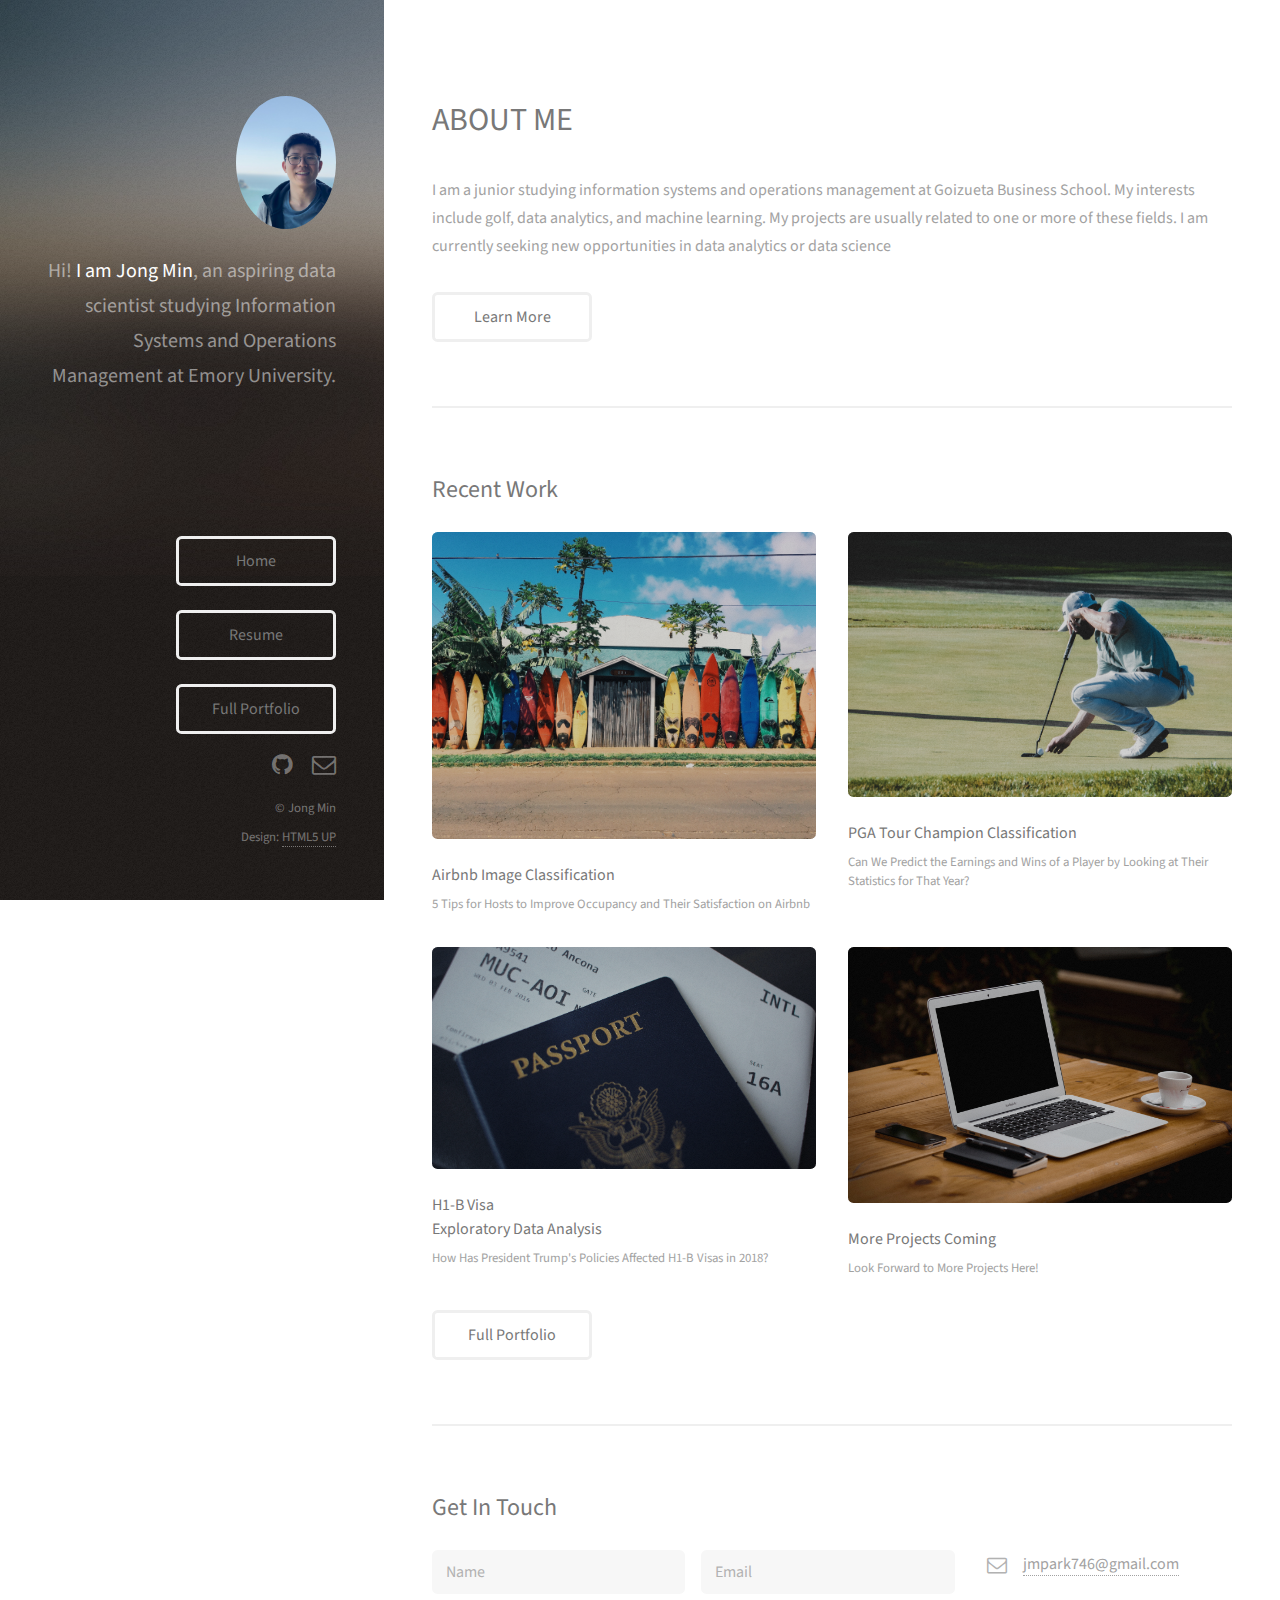
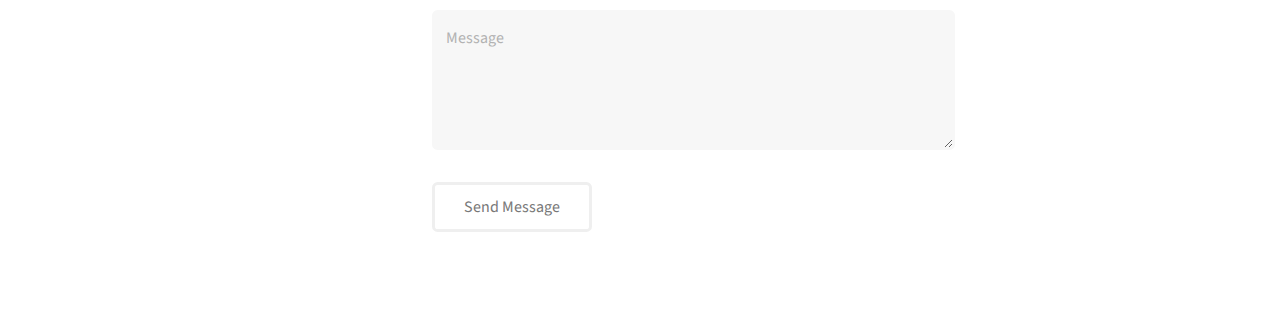
==== index.html @ 406e722b "Add files via upload" ====
<!DOCTYPE HTML>
<!--
	Strata by HTML5 UP
	html5up.net | @ajlkn
	Free for personal and commercial use under the CCA 3.0 license (html5up.net/license)
-->
<html>
	<head>
		<title>Jong Min Park</title>
		<meta charset="utf-8" />
		<meta name="viewport" content="width=device-width, initial-scale=1, user-scalable=no" />
		<link rel="stylesheet" href="assets/css/main.css" />
	</head>
	<body class="is-preload">
		<!-- Header -->
			<header id="header">
				<div class="inner">
					<a href="#" class="image avatar"><img src="images/me.jpg" alt="" /></a>
					<h1>Hi! <strong>I am Jong Min</strong>, an aspiring<br />
					data scientist studying Information Systems and 
					Operations Management at Emory University.<br />
					</h1>
				</div>
			</header>

		<!-- Main -->
			<div id="main">
				<!-- One -->
					<section id="one">
						<header class="major">
							<h2>ABOUT ME</h2>
						</header>
						<p>I am a junior studying information systems and operations management at Goizueta Business School. 
							My interests include golf, data analytics, and machine learning. 
							My projects are usually related to one or more of these fields. I am currently seeking new opportunities in data analytics or data science </p>
						<ul class="actions">
							<li><a href="#" class="button">Learn More</a></li>
						</ul>
					</section>

				<!-- Two -->
					<section id="two">
						<h2>Recent Work</h2>
						<div class="row">
							<article class="col-6 col-12-xsmall work-item">
								<a href="images/fulls/01.jpg" class="image fit thumb"><img src="images/hawaii.jpg" alt="" /></a>
								<h3>Airbnb Image Classification</h3>
								<p>5 Tips for Hosts to Improve Occupancy and Their Satisfaction on Airbnb</p>
							</article>
							<article class="col-6 col-12-xsmall work-item">
								<a href="images/fulls/02.jpg" class="image fit thumb"><img src="images/golf.jpg" alt="" /></a>
								<h3>PGA Tour Champion Classification</h3>
								<p>Can We Predict the Earnings and Wins of a Player by Looking at Their Statistics for That Year?</p>
							</article>
							<article class="col-6 col-12-xsmall work-item">
								<a href="images/fulls/03.jpg" class="image fit thumb"><img src="images/passport.jpg" alt="" /></a>
								<h3>H1-B Visa <br /> Exploratory Data Analysis</h3>
								<p>How Has President Trump's Policies Affected H1-B Visas in 2018?</p>
							</article>
							<article class="col-6 col-12-xsmall work-item">
								<a href="images/fulls/04.jpg" class="image fit thumb"><img src="images/computer.jpg" alt="" /></a>
								<h3>More Projects Coming</h3>
								<p>Look Forward to More Projects Here!</p>
							</article>
						</div>
						<ul class="actions">
								<li><a href="#" class="button">Full Portfolio</a></li>
						</ul>
					</section>

				<!-- Three -->
					<section id="three">
						<h2>Get In Touch</h2>
						<div class="row">
							<div class="col-8 col-12-small">
								<form method="post" action="#">
									<div class="row gtr-uniform gtr-50">
										<div class="col-6 col-12-xsmall"><input type="text" name="name" id="name" placeholder="Name" /></div>
										<div class="col-6 col-12-xsmall"><input type="email" name="email" id="email" placeholder="Email" /></div>
										<div class="col-12"><textarea name="message" id="message" placeholder="Message" rows="4"></textarea></div>
									</div>
								</form>
								<ul class="actions">
									<li><input type="submit" value="Send Message" /></li>
								</ul>
							</div>
							<div class="col-4 col-12-small">
								<ul class="labeled-icons">
									<li>
										<h3 class="icon fa-envelope-o"><span class="label">Email</span></h3>
										<a href="#">jmpark746@gmail.com</a>
									</li>
								</ul>
							</div>
						</div>
					</section>

				<!-- Four -->
				<!--
					<section id="four">
						<h2>Elements</h2>

						<section>
							<h4>Text</h4>
							<p>This is <b>bold</b> and this is <strong>strong</strong>. This is <i>italic</i> and this is <em>emphasized</em>.
							This is <sup>superscript</sup> text and this is <sub>subscript</sub> text.
							This is <u>underlined</u> and this is code: <code>for (;;) { ... }</code>. Finally, <a href="#">this is a link</a>.</p>
							<hr />
							<header>
								<h4>Heading with a Subtitle</h4>
								<p>Lorem ipsum dolor sit amet nullam id egestas urna aliquam</p>
							</header>
							<p>Nunc lacinia ante nunc ac lobortis. Interdum adipiscing gravida odio porttitor sem non mi integer non faucibus ornare mi ut ante amet placerat aliquet. Volutpat eu sed ante lacinia sapien lorem accumsan varius montes viverra nibh in adipiscing blandit tempus accumsan.</p>
							<header>
								<h5>Heading with a Subtitle</h5>
								<p>Lorem ipsum dolor sit amet nullam id egestas urna aliquam</p>
							</header>
							<p>Nunc lacinia ante nunc ac lobortis. Interdum adipiscing gravida odio porttitor sem non mi integer non faucibus ornare mi ut ante amet placerat aliquet. Volutpat eu sed ante lacinia sapien lorem accumsan varius montes viverra nibh in adipiscing blandit tempus accumsan.</p>
							<hr />
							<h2>Heading Level 2</h2>
							<h3>Heading Level 3</h3>
							<h4>Heading Level 4</h4>
							<h5>Heading Level 5</h5>
							<h6>Heading Level 6</h6>
							<hr />
							<h5>Blockquote</h5>
							<blockquote>Fringilla nisl. Donec accumsan interdum nisi, quis tincidunt felis sagittis eget tempus euismod. Vestibulum ante ipsum primis in faucibus vestibulum. Blandit adipiscing eu felis iaculis volutpat ac adipiscing accumsan faucibus. Vestibulum ante ipsum primis in faucibus lorem ipsum dolor sit amet nullam adipiscing eu felis.</blockquote>
							<h5>Preformatted</h5>
							<pre><code>i = 0;

while (!deck.isInOrder()) {
print 'Iteration ' + i;
deck.shuffle();
i++;
}

print 'It took ' + i + ' iterations to sort the deck.';</code></pre>
						</section>

						<section>
							<h4>Lists</h4>
							<div class="row">
								<div class="col-6 col-12-xsmall">
									<h5>Unordered</h5>
									<ul>
										<li>Dolor pulvinar etiam magna etiam.</li>
										<li>Sagittis adipiscing lorem eleifend.</li>
										<li>Felis enim feugiat dolore viverra.</li>
									</ul>
									<h5>Alternate</h5>
									<ul class="alt">
										<li>Dolor pulvinar etiam magna etiam.</li>
										<li>Sagittis adipiscing lorem eleifend.</li>
										<li>Felis enim feugiat dolore viverra.</li>
									</ul>
								</div>
								<div class="col-6 col-12-xsmall">
									<h5>Ordered</h5>
									<ol>
										<li>Dolor pulvinar etiam magna etiam.</li>
										<li>Etiam vel felis at lorem sed viverra.</li>
										<li>Felis enim feugiat dolore viverra.</li>
										<li>Dolor pulvinar etiam magna etiam.</li>
										<li>Etiam vel felis at lorem sed viverra.</li>
										<li>Felis enim feugiat dolore viverra.</li>
									</ol>
									<h5>Icons</h5>
									<ul class="icons">
										<li><a href="#" class="icon fa-twitter"><span class="label">Twitter</span></a></li>
										<li><a href="#" class="icon fa-facebook"><span class="label">Facebook</span></a></li>
										<li><a href="#" class="icon fa-instagram"><span class="label">Instagram</span></a></li>
										<li><a href="#" class="icon fa-github"><span class="label">Github</span></a></li>
										<li><a href="#" class="icon fa-dribbble"><span class="label">Dribbble</span></a></li>
										<li><a href="#" class="icon fa-tumblr"><span class="label">Tumblr</span></a></li>
									</ul>
								</div>
							</div>
							<h5>Actions</h5>
							<ul class="actions">
								<li><a href="#" class="button primary">Default</a></li>
								<li><a href="#" class="button">Default</a></li>
							</ul>
							<ul class="actions small">
								<li><a href="#" class="button primary small">Small</a></li>
								<li><a href="#" class="button small">Small</a></li>
							</ul>
							<div class="row">
								<div class="col-6 col-12-small">
									<ul class="actions stacked">
										<li><a href="#" class="button primary">Default</a></li>
										<li><a href="#" class="button">Default</a></li>
									</ul>
								</div>
								<div class="col-6 col-12-small">
									<ul class="actions stacked">
										<li><a href="#" class="button primary small">Small</a></li>
										<li><a href="#" class="button small">Small</a></li>
									</ul>
								</div>
								<div class="col-6 col-12-small">
									<ul class="actions stacked">
										<li><a href="#" class="button primary fit">Default</a></li>
										<li><a href="#" class="button fit">Default</a></li>
									</ul>
								</div>
								<div class="col-6 col-12-small">
									<ul class="actions stacked">
										<li><a href="#" class="button primary small fit">Small</a></li>
										<li><a href="#" class="button small fit">Small</a></li>
									</ul>
								</div>
							</div>
						</section>

						<section>
							<h4>Table</h4>
							<h5>Default</h5>
							<div class="table-wrapper">
								<table>
									<thead>
										<tr>
											<th>Name</th>
											<th>Description</th>
											<th>Price</th>
										</tr>
									</thead>
									<tbody>
										<tr>
											<td>Item One</td>
											<td>Ante turpis integer aliquet porttitor.</td>
											<td>29.99</td>
										</tr>
										<tr>
											<td>Item Two</td>
											<td>Vis ac commodo adipiscing arcu aliquet.</td>
											<td>19.99</td>
										</tr>
										<tr>
											<td>Item Three</td>
											<td> Morbi faucibus arcu accumsan lorem.</td>
											<td>29.99</td>
										</tr>
										<tr>
											<td>Item Four</td>
											<td>Vitae integer tempus condimentum.</td>
											<td>19.99</td>
										</tr>
										<tr>
											<td>Item Five</td>
											<td>Ante turpis integer aliquet porttitor.</td>
											<td>29.99</td>
										</tr>
									</tbody>
									<tfoot>
										<tr>
											<td colspan="2"></td>
											<td>100.00</td>
										</tr>
									</tfoot>
								</table>
							</div>

							<h5>Alternate</h5>
							<div class="table-wrapper">
								<table class="alt">
									<thead>
										<tr>
											<th>Name</th>
											<th>Description</th>
											<th>Price</th>
										</tr>
									</thead>
									<tbody>
										<tr>
											<td>Item One</td>
											<td>Ante turpis integer aliquet porttitor.</td>
											<td>29.99</td>
										</tr>
										<tr>
											<td>Item Two</td>
											<td>Vis ac commodo adipiscing arcu aliquet.</td>
											<td>19.99</td>
										</tr>
										<tr>
											<td>Item Three</td>
											<td> Morbi faucibus arcu accumsan lorem.</td>
											<td>29.99</td>
										</tr>
										<tr>
											<td>Item Four</td>
											<td>Vitae integer tempus condimentum.</td>
											<td>19.99</td>
										</tr>
										<tr>
											<td>Item Five</td>
											<td>Ante turpis integer aliquet porttitor.</td>
											<td>29.99</td>
										</tr>
									</tbody>
									<tfoot>
										<tr>
											<td colspan="2"></td>
											<td>100.00</td>
										</tr>
									</tfoot>
								</table>
							</div>
						</section>

						<section>
							<h4>Buttons</h4>
							<ul class="actions">
								<li><a href="#" class="button primary">Primary</a></li>
								<li><a href="#" class="button">Default</a></li>
							</ul>
							<ul class="actions">
								<li><a href="#" class="button large">Large</a></li>
								<li><a href="#" class="button">Default</a></li>
								<li><a href="#" class="button small">Small</a></li>
							</ul>
							<ul class="actions fit">
								<li><a href="#" class="button primary fit">Fit</a></li>
								<li><a href="#" class="button fit">Fit</a></li>
							</ul>
							<ul class="actions fit small">
								<li><a href="#" class="button primary fit small">Fit + Small</a></li>
								<li><a href="#" class="button fit small">Fit + Small</a></li>
							</ul>
							<ul class="actions">
								<li><a href="#" class="button primary icon fa-download">Icon</a></li>
								<li><a href="#" class="button icon fa-download">Icon</a></li>
							</ul>
							<ul class="actions">
								<li><span class="button primary disabled">Primary</span></li>
								<li><span class="button disabled">Default</span></li>
							</ul>
						</section>

						<section>
							<h4>Form</h4>
							<form method="post" action="#">
								<div class="row gtr-uniform gtr-50">
									<div class="col-6 col-12-xsmall">
										<input type="text" name="demo-name" id="demo-name" value="" placeholder="Name" />
									</div>
									<div class="col-6 col-12-xsmall">
										<input type="email" name="demo-email" id="demo-email" value="" placeholder="Email" />
									</div>
									<div class="col-12">
										<select name="demo-category" id="demo-category">
											<option value="">- Category -</option>
											<option value="1">Manufacturing</option>
											<option value="1">Shipping</option>
											<option value="1">Administration</option>
											<option value="1">Human Resources</option>
										</select>
									</div>
									<div class="col-4 col-12-small">
										<input type="radio" id="demo-priority-low" name="demo-priority" checked>
										<label for="demo-priority-low">Low Priority</label>
									</div>
									<div class="col-4 col-12-small">
										<input type="radio" id="demo-priority-normal" name="demo-priority">
										<label for="demo-priority-normal">Normal Priority</label>
									</div>
									<div class="col-4 col-12-small">
										<input type="radio" id="demo-priority-high" name="demo-priority">
										<label for="demo-priority-high">High Priority</label>
									</div>
									<div class="col-6 col-12-small">
										<input type="checkbox" id="demo-copy" name="demo-copy">
										<label for="demo-copy">Email me a copy of this message</label>
									</div>
									<div class="col-6 col-12-small">
										<input type="checkbox" id="demo-human" name="demo-human" checked>
										<label for="demo-human">I am a human and not a robot</label>
									</div>
									<div class="col-12">
										<textarea name="demo-message" id="demo-message" placeholder="Enter your message" rows="6"></textarea>
									</div>
									<div class="col-12">
										<ul class="actions">
											<li><input type="submit" value="Send Message" class="primary" /></li>
											<li><input type="reset" value="Reset" /></li>
										</ul>
									</div>
								</div>
							</form>
						</section>

						<section>
							<h4>Image</h4>
							<h5>Fit</h5>
							<div class="box alt">
								<div class="row gtr-50 gtr-uniform">
									<div class="col-12"><span class="image fit"><img src="images/fulls/05.jpg" alt="" /></span></div>
									<div class="col-4"><span class="image fit"><img src="images/thumbs/01.jpg" alt="" /></span></div>
									<div class="col-4"><span class="image fit"><img src="images/thumbs/02.jpg" alt="" /></span></div>
									<div class="col-4"><span class="image fit"><img src="images/thumbs/03.jpg" alt="" /></span></div>
									<div class="col-4"><span class="image fit"><img src="images/thumbs/04.jpg" alt="" /></span></div>
									<div class="col-4"><span class="image fit"><img src="images/thumbs/05.jpg" alt="" /></span></div>
									<div class="col-4"><span class="image fit"><img src="images/thumbs/06.jpg" alt="" /></span></div>
									<div class="col-4"><span class="image fit"><img src="images/thumbs/03.jpg" alt="" /></span></div>
									<div class="col-4"><span class="image fit"><img src="images/thumbs/02.jpg" alt="" /></span></div>
									<div class="col-4"><span class="image fit"><img src="images/thumbs/01.jpg" alt="" /></span></div>
								</div>
							</div>
							<h5>Left &amp; Right</h5>
							<p><span class="image left"><img src="images/avatar.jpg" alt="" /></span>Fringilla nisl. Donec accumsan interdum nisi, quis tincidunt felis sagittis eget. tempus euismod. Vestibulum ante ipsum primis in faucibus vestibulum. Blandit adipiscing eu felis iaculis volutpat ac adipiscing accumsan eu faucibus. Integer ac pellentesque praesent tincidunt felis sagittis eget. tempus euismod. Vestibulum ante ipsum primis in faucibus vestibulum. Blandit adipiscing eu felis iaculis volutpat ac adipiscing accumsan eu faucibus. Integer ac pellentesque praesent. Donec accumsan interdum nisi, quis tincidunt felis sagittis eget. tempus euismod. Vestibulum ante ipsum primis in faucibus vestibulum. Blandit adipiscing eu felis iaculis volutpat ac adipiscing accumsan eu faucibus. Integer ac pellentesque praesent tincidunt felis sagittis eget. tempus euismod. Vestibulum ante ipsum primis in faucibus vestibulum. Blandit adipiscing eu felis iaculis volutpat ac adipiscing accumsan eu faucibus. Integer ac pellentesque praesent.</p>
							<p><span class="image right"><img src="images/avatar.jpg" alt="" /></span>Fringilla nisl. Donec accumsan interdum nisi, quis tincidunt felis sagittis eget. tempus euismod. Vestibulum ante ipsum primis in faucibus vestibulum. Blandit adipiscing eu felis iaculis volutpat ac adipiscing accumsan eu faucibus. Integer ac pellentesque praesent tincidunt felis sagittis eget. tempus euismod. Vestibulum ante ipsum primis in faucibus vestibulum. Blandit adipiscing eu felis iaculis volutpat ac adipiscing accumsan eu faucibus. Integer ac pellentesque praesent. Donec accumsan interdum nisi, quis tincidunt felis sagittis eget. tempus euismod. Vestibulum ante ipsum primis in faucibus vestibulum. Blandit adipiscing eu felis iaculis volutpat ac adipiscing accumsan eu faucibus. Integer ac pellentesque praesent tincidunt felis sagittis eget. tempus euismod. Vestibulum ante ipsum primis in faucibus vestibulum. Blandit adipiscing eu felis iaculis volutpat ac adipiscing accumsan eu faucibus. Integer ac pellentesque praesent.</p>
						</section>

					</section>
				-->

			</div>

		<!-- Footer -->
			<footer id="footer">
				<div class="inner">
					<p> </p>
					<p> </p>
					<p> </p>
					<a href="#" class="button">Home</a>
					<p> </p>
					<a href="#" class="button">Resume</a>
					<p> </p>
					<a href="#" class="button">Full Portfolio</a>
					<ul class="icons">
						<li><a href="#" class="icon fa-github"><span class="label">Github</span></a></li>
						<li><a href="#" class="icon fa-envelope-o"><span class="label">Email</span></a></li>
					</ul>
					<ul class="copyright">
						<li>&copy; Jong Min</li>
						<li>Design: <a href="http://html5up.net">HTML5 UP</a></li>
					</ul>
				</div>
			</footer>

		<!-- Scripts -->
			<script src="assets/js/jquery.min.js"></script>
			<script src="assets/js/jquery.poptrox.min.js"></script>
			<script src="assets/js/browser.min.js"></script>
			<script src="assets/js/breakpoints.min.js"></script>
			<script src="assets/js/util.js"></script>
			<script src="assets/js/main.js"></script>

	</body>
</html>
---- assets/css/main.css ----
@import url("font-awesome.min.css");
@import url("https://fonts.googleapis.com/css?family=Source+Sans+Pro:400,400italic");

/*
	Strata by HTML5 UP
	html5up.net | @ajlkn
	Free for personal and commercial use under the CCA 3.0 license (html5up.net/license)
*/

html, body, div, span, applet, object,
iframe, h1, h2, h3, h4, h5, h6, p, blockquote,
pre, a, abbr, acronym, address, big, cite,
code, del, dfn, em, img, ins, kbd, q, s, samp,
small, strike, strong, sub, sup, tt, var, b,
u, i, center, dl, dt, dd, ol, ul, li, fieldset,
form, label, legend, table, caption, tbody,
tfoot, thead, tr, th, td, article, aside,
canvas, details, embed, figure, figcaption,
footer, header, hgroup, menu, nav, output, ruby,
section, summary, time, mark, audio, video {
	margin: 0;
	padding: 0;
	border: 0;
	font-size: 100%;
	font: inherit;
	vertical-align: baseline;}

article, aside, details, figcaption, figure,
footer, header, hgroup, menu, nav, section {
	display: block;}

body {
	line-height: 1;
}

ol, ul {
	list-style: none;
}

blockquote, q {
	quotes: none;
}

	blockquote:before, blockquote:after, q:before, q:after {
		content: '';
		content: none;
	}

table {
	border-collapse: collapse;
	border-spacing: 0;
}

body {
	-webkit-text-size-adjust: none;
}

mark {
	background-color: transparent;
	color: inherit;
}

input::-moz-focus-inner {
	border: 0;
	padding: 0;
}

input, select, textarea {
	-moz-appearance: none;
	-webkit-appearance: none;
	-ms-appearance: none;
	appearance: none;
}

/* Basic */

	html {
		box-sizing: border-box;
	}

	*, *:before, *:after {
		box-sizing: inherit;
	}

	body {
		background: #fff;
	}

		body.is-preload *, body.is-preload *:before, body.is-preload *:after {
			-moz-animation: none !important;
			-webkit-animation: none !important;
			-ms-animation: none !important;
			animation: none !important;
			-moz-transition: none !important;
			-webkit-transition: none !important;
			-ms-transition: none !important;
			transition: none !important;
		}

	body, input, select, textarea {
		color: #a2a2a2;
		font-family: "Source Sans Pro", Helvetica, sans-serif;
		font-size: 16pt;
		font-weight: 400;
		line-height: 1.75em;
	}

	a {
		-moz-transition: color 0.2s ease-in-out, border-color 0.2s ease-in-out;
		-webkit-transition: color 0.2s ease-in-out, border-color 0.2s ease-in-out;
		-ms-transition: color 0.2s ease-in-out, border-color 0.2s ease-in-out;
		transition: color 0.2s ease-in-out, border-color 0.2s ease-in-out;
		border-bottom: dotted 1px;
		color: #49bf9d;
		text-decoration: none;
	}

		a:hover {
			border-bottom-color: transparent;
			color: #49bf9d !important;
			text-decoration: none;
		}

	strong, b {
		color: #787878;
		font-weight: 400;
	}

	em, i {
		font-style: italic;
	}

	p {
		margin: 0 0 2em 0;
	}

	h1, h2, h3, h4, h5, h6 {
		color: #787878;
		font-weight: 400;
		line-height: 1em;
		margin: 0 0 1em 0;
	}

		h1 a, h2 a, h3 a, h4 a, h5 a, h6 a {
			color: inherit;
			text-decoration: none;
		}

	h1 {
		font-size: 2em;
		line-height: 1.5em;
	}

	h2 {
		font-size: 1.5em;
		line-height: 1.5em;
	}

	h3 {
		font-size: 1.25em;
		line-height: 1.5em;
	}

	h4 {
		font-size: 1.1em;
		line-height: 1.5em;
	}

	h5 {
		font-size: 0.9em;
		line-height: 1.5em;
	}

	h6 {
		font-size: 0.7em;
		line-height: 1.5em;
	}

	sub {
		font-size: 0.8em;
		position: relative;
		top: 0.5em;
	}

	sup {
		font-size: 0.8em;
		position: relative;
		top: -0.5em;
	}

	hr {
		border: 0;
		border-bottom: solid 2px #efefef;
		margin: 2em 0;
	}

		hr.major {
			margin: 3em 0;
		}

	blockquote {
		border-left: solid 6px #efefef;
		font-style: italic;
		margin: 0 0 2em 0;
		padding: 0.5em 0 0.5em 1.5em;
	}

	code {
		background: #f7f7f7;
		border-radius: 0.35em;
		border: solid 2px #efefef;
		font-family: "Courier New", monospace;
		font-size: 0.9em;
		margin: 0 0.25em;
		padding: 0.25em 0.65em;
	}

	pre {
		-webkit-overflow-scrolling: touch;
		font-family: "Courier New", monospace;
		font-size: 0.9em;
		margin: 0 0 2em 0;
	}

		pre code {
			display: block;
			line-height: 1.75em;
			padding: 1em 1.5em;
			overflow-x: auto;
		}

	.align-left {
		text-align: left;
	}

	.align-center {
		text-align: center;
	}

	.align-right {
		text-align: right;
	}

/* Container */

	.container {
		margin: 0 auto;
		max-width: calc(100% - 4em);
		width: 100%;
	}

		.container.xsmall {
			width: 25%;
		}

		.container.small {
			width: 50%;
		}

		.container.medium {
			width: 75%;
		}

		.container.large {
			width: 125%;
		}

		.container.xlarge {
			width: 150%;
		}

		.container.max {
			width: 100%;
		}

		@media screen and (max-width: 980px) {

			.container {
				width: 100% !important;
				max-width: 100% !important;
			}

		}

		@media screen and (max-width: 480px) {

			.container {
				max-width: calc(100% - 3em);
			}

		}

/* Row */

	.row {
		display: flex;
		flex-wrap: wrap;
		box-sizing: border-box;
		align-items: stretch;
	}

		.row > * {
			box-sizing: border-box;
		}

		.row.gtr-uniform > * > :last-child {
			margin-bottom: 0;
		}

		.row.aln-left {
			justify-content: flex-start;
		}

		.row.aln-center {
			justify-content: center;
		}

		.row.aln-right {
			justify-content: flex-end;
		}

		.row.aln-top {
			align-items: flex-start;
		}

		.row.aln-middle {
			align-items: center;
		}

		.row.aln-bottom {
			align-items: flex-end;
		}

		.row > .imp {
			order: -1;
		}

		.row > .col-1 {
			width: 8.3333333333%;
		}

		.row > .off-1 {
			margin-left: 8.3333333333%;
		}

		.row > .col-2 {
			width: 16.6666666667%;
		}

		.row > .off-2 {
			margin-left: 16.6666666667%;
		}

		.row > .col-3 {
			width: 25%;
		}

		.row > .off-3 {
			margin-left: 25%;
		}

		.row > .col-4 {
			width: 33.3333333333%;
		}

		.row > .off-4 {
			margin-left: 33.3333333333%;
		}

		.row > .col-5 {
			width: 41.6666666667%;
		}

		.row > .off-5 {
			margin-left: 41.6666666667%;
		}

		.row > .col-6 {
			width: 50%;
		}

		.row > .off-6 {
			margin-left: 50%;
		}

		.row > .col-7 {
			width: 58.3333333333%;
		}

		.row > .off-7 {
			margin-left: 58.3333333333%;
		}

		.row > .col-8 {
			width: 66.6666666667%;
		}

		.row > .off-8 {
			margin-left: 66.6666666667%;
		}

		.row > .col-9 {
			width: 75%;
		}

		.row > .off-9 {
			margin-left: 75%;
		}

		.row > .col-10 {
			width: 83.3333333333%;
		}

		.row > .off-10 {
			margin-left: 83.3333333333%;
		}

		.row > .col-11 {
			width: 91.6666666667%;
		}

		.row > .off-11 {
			margin-left: 91.6666666667%;
		}

		.row > .col-12 {
			width: 100%;
		}

		.row > .off-12 {
			margin-left: 100%;
		}

		.row.gtr-0 {
			margin-top: 0;
			margin-left: 0em;
		}

			.row.gtr-0 > * {
				padding: 0 0 0 0em;
			}

			.row.gtr-0.gtr-uniform {
				margin-top: 0em;
			}

				.row.gtr-0.gtr-uniform > * {
					padding-top: 0em;
				}

		.row.gtr-25 {
			margin-top: 0;
			margin-left: -0.625em;
		}

			.row.gtr-25 > * {
				padding: 0 0 0 0.625em;
			}

			.row.gtr-25.gtr-uniform {
				margin-top: -0.625em;
			}

				.row.gtr-25.gtr-uniform > * {
					padding-top: 0.625em;
				}

		.row.gtr-50 {
			margin-top: 0;
			margin-left: -1.25em;
		}

			.row.gtr-50 > * {
				padding: 0 0 0 1.25em;
			}

			.row.gtr-50.gtr-uniform {
				margin-top: -1.25em;
			}

				.row.gtr-50.gtr-uniform > * {
					padding-top: 1.25em;
				}

		.row {
			margin-top: 0;
			margin-left: -2.5em;
		}

			.row > * {
				padding: 0 0 0 2.5em;
			}

			.row.gtr-uniform {
				margin-top: -2.5em;
			}

				.row.gtr-uniform > * {
					padding-top: 2.5em;
				}

		.row.gtr-150 {
			margin-top: 0;
			margin-left: -3.75em;
		}

			.row.gtr-150 > * {
				padding: 0 0 0 3.75em;
			}

			.row.gtr-150.gtr-uniform {
				margin-top: -3.75em;
			}

				.row.gtr-150.gtr-uniform > * {
					padding-top: 3.75em;
				}

		.row.gtr-200 {
			margin-top: 0;
			margin-left: -5em;
		}

			.row.gtr-200 > * {
				padding: 0 0 0 5em;
			}

			.row.gtr-200.gtr-uniform {
				margin-top: -5em;
			}

				.row.gtr-200.gtr-uniform > * {
					padding-top: 5em;
				}

		@media screen and (max-width: 1800px) {

			.row {
				display: flex;
				flex-wrap: wrap;
				box-sizing: border-box;
				align-items: stretch;
			}

				.row > * {
					box-sizing: border-box;
				}

				.row.gtr-uniform > * > :last-child {
					margin-bottom: 0;
				}

				.row.aln-left {
					justify-content: flex-start;
				}

				.row.aln-center {
					justify-content: center;
				}

				.row.aln-right {
					justify-content: flex-end;
				}

				.row.aln-top {
					align-items: flex-start;
				}

				.row.aln-middle {
					align-items: center;
				}

				.row.aln-bottom {
					align-items: flex-end;
				}

				.row > .imp-xlarge {
					order: -1;
				}

				.row > .col-1-xlarge {
					width: 8.3333333333%;
				}

				.row > .off-1-xlarge {
					margin-left: 8.3333333333%;
				}

				.row > .col-2-xlarge {
					width: 16.6666666667%;
				}

				.row > .off-2-xlarge {
					margin-left: 16.6666666667%;
				}

				.row > .col-3-xlarge {
					width: 25%;
				}

				.row > .off-3-xlarge {
					margin-left: 25%;
				}

				.row > .col-4-xlarge {
					width: 33.3333333333%;
				}

				.row > .off-4-xlarge {
					margin-left: 33.3333333333%;
				}

				.row > .col-5-xlarge {
					width: 41.6666666667%;
				}

				.row > .off-5-xlarge {
					margin-left: 41.6666666667%;
				}

				.row > .col-6-xlarge {
					width: 50%;
				}

				.row > .off-6-xlarge {
					margin-left: 50%;
				}

				.row > .col-7-xlarge {
					width: 58.3333333333%;
				}

				.row > .off-7-xlarge {
					margin-left: 58.3333333333%;
				}

				.row > .col-8-xlarge {
					width: 66.6666666667%;
				}

				.row > .off-8-xlarge {
					margin-left: 66.6666666667%;
				}

				.row > .col-9-xlarge {
					width: 75%;
				}

				.row > .off-9-xlarge {
					margin-left: 75%;
				}

				.row > .col-10-xlarge {
					width: 83.3333333333%;
				}

				.row > .off-10-xlarge {
					margin-left: 83.3333333333%;
				}

				.row > .col-11-xlarge {
					width: 91.6666666667%;
				}

				.row > .off-11-xlarge {
					margin-left: 91.6666666667%;
				}

				.row > .col-12-xlarge {
					width: 100%;
				}

				.row > .off-12-xlarge {
					margin-left: 100%;
				}

				.row.gtr-0 {
					margin-top: 0;
					margin-left: 0em;
				}

					.row.gtr-0 > * {
						padding: 0 0 0 0em;
					}

					.row.gtr-0.gtr-uniform {
						margin-top: 0em;
					}

						.row.gtr-0.gtr-uniform > * {
							padding-top: 0em;
						}

				.row.gtr-25 {
					margin-top: 0;
					margin-left: -0.625em;
				}

					.row.gtr-25 > * {
						padding: 0 0 0 0.625em;
					}

					.row.gtr-25.gtr-uniform {
						margin-top: -0.625em;
					}

						.row.gtr-25.gtr-uniform > * {
							padding-top: 0.625em;
						}

				.row.gtr-50 {
					margin-top: 0;
					margin-left: -1.25em;
				}

					.row.gtr-50 > * {
						padding: 0 0 0 1.25em;
					}

					.row.gtr-50.gtr-uniform {
						margin-top: -1.25em;
					}

						.row.gtr-50.gtr-uniform > * {
							padding-top: 1.25em;
						}

				.row {
					margin-top: 0;
					margin-left: -2.5em;
				}

					.row > * {
						padding: 0 0 0 2.5em;
					}

					.row.gtr-uniform {
						margin-top: -2.5em;
					}

						.row.gtr-uniform > * {
							padding-top: 2.5em;
						}

				.row.gtr-150 {
					margin-top: 0;
					margin-left: -3.75em;
				}

					.row.gtr-150 > * {
						padding: 0 0 0 3.75em;
					}

					.row.gtr-150.gtr-uniform {
						margin-top: -3.75em;
					}

						.row.gtr-150.gtr-uniform > * {
							padding-top: 3.75em;
						}

				.row.gtr-200 {
					margin-top: 0;
					margin-left: -5em;
				}

					.row.gtr-200 > * {
						padding: 0 0 0 5em;
					}

					.row.gtr-200.gtr-uniform {
						margin-top: -5em;
					}

						.row.gtr-200.gtr-uniform > * {
							padding-top: 5em;
						}

		}

		@media screen and (max-width: 1280px) {

			.row {
				display: flex;
				flex-wrap: wrap;
				box-sizing: border-box;
				align-items: stretch;
			}

				.row > * {
					box-sizing: border-box;
				}

				.row.gtr-uniform > * > :last-child {
					margin-bottom: 0;
				}

				.row.aln-left {
					justify-content: flex-start;
				}

				.row.aln-center {
					justify-content: center;
				}

				.row.aln-right {
					justify-content: flex-end;
				}

				.row.aln-top {
					align-items: flex-start;
				}

				.row.aln-middle {
					align-items: center;
				}

				.row.aln-bottom {
					align-items: flex-end;
				}

				.row > .imp-large {
					order: -1;
				}

				.row > .col-1-large {
					width: 8.3333333333%;
				}

				.row > .off-1-large {
					margin-left: 8.3333333333%;
				}

				.row > .col-2-large {
					width: 16.6666666667%;
				}

				.row > .off-2-large {
					margin-left: 16.6666666667%;
				}

				.row > .col-3-large {
					width: 25%;
				}

				.row > .off-3-large {
					margin-left: 25%;
				}

				.row > .col-4-large {
					width: 33.3333333333%;
				}

				.row > .off-4-large {
					margin-left: 33.3333333333%;
				}

				.row > .col-5-large {
					width: 41.6666666667%;
				}

				.row > .off-5-large {
					margin-left: 41.6666666667%;
				}

				.row > .col-6-large {
					width: 50%;
				}

				.row > .off-6-large {
					margin-left: 50%;
				}

				.row > .col-7-large {
					width: 58.3333333333%;
				}

				.row > .off-7-large {
					margin-left: 58.3333333333%;
				}

				.row > .col-8-large {
					width: 66.6666666667%;
				}

				.row > .off-8-large {
					margin-left: 66.6666666667%;
				}

				.row > .col-9-large {
					width: 75%;
				}

				.row > .off-9-large {
					margin-left: 75%;
				}

				.row > .col-10-large {
					width: 83.3333333333%;
				}

				.row > .off-10-large {
					margin-left: 83.3333333333%;
				}

				.row > .col-11-large {
					width: 91.6666666667%;
				}

				.row > .off-11-large {
					margin-left: 91.6666666667%;
				}

				.row > .col-12-large {
					width: 100%;
				}

				.row > .off-12-large {
					margin-left: 100%;
				}

				.row.gtr-0 {
					margin-top: 0;
					margin-left: 0em;
				}

					.row.gtr-0 > * {
						padding: 0 0 0 0em;
					}

					.row.gtr-0.gtr-uniform {
						margin-top: 0em;
					}

						.row.gtr-0.gtr-uniform > * {
							padding-top: 0em;
						}

				.row.gtr-25 {
					margin-top: 0;
					margin-left: -0.5em;
				}

					.row.gtr-25 > * {
						padding: 0 0 0 0.5em;
					}

					.row.gtr-25.gtr-uniform {
						margin-top: -0.5em;
					}

						.row.gtr-25.gtr-uniform > * {
							padding-top: 0.5em;
						}

				.row.gtr-50 {
					margin-top: 0;
					margin-left: -1em;
				}

					.row.gtr-50 > * {
						padding: 0 0 0 1em;
					}

					.row.gtr-50.gtr-uniform {
						margin-top: -1em;
					}

						.row.gtr-50.gtr-uniform > * {
							padding-top: 1em;
						}

				.row {
					margin-top: 0;
					margin-left: -2em;
				}

					.row > * {
						padding: 0 0 0 2em;
					}

					.row.gtr-uniform {
						margin-top: -2em;
					}

						.row.gtr-uniform > * {
							padding-top: 2em;
						}

				.row.gtr-150 {
					margin-top: 0;
					margin-left: -3em;
				}

					.row.gtr-150 > * {
						padding: 0 0 0 3em;
					}

					.row.gtr-150.gtr-uniform {
						margin-top: -3em;
					}

						.row.gtr-150.gtr-uniform > * {
							padding-top: 3em;
						}

				.row.gtr-200 {
					margin-top: 0;
					margin-left: -4em;
				}

					.row.gtr-200 > * {
						padding: 0 0 0 4em;
					}

					.row.gtr-200.gtr-uniform {
						margin-top: -4em;
					}

						.row.gtr-200.gtr-uniform > * {
							padding-top: 4em;
						}

		}

		@media screen and (max-width: 980px) {

			.row {
				display: flex;
				flex-wrap: wrap;
				box-sizing: border-box;
				align-items: stretch;
			}

				.row > * {
					box-sizing: border-box;
				}

				.row.gtr-uniform > * > :last-child {
					margin-bottom: 0;
				}

				.row.aln-left {
					justify-content: flex-start;
				}

				.row.aln-center {
					justify-content: center;
				}

				.row.aln-right {
					justify-content: flex-end;
				}

				.row.aln-top {
					align-items: flex-start;
				}

				.row.aln-middle {
					align-items: center;
				}

				.row.aln-bottom {
					align-items: flex-end;
				}

				.row > .imp-medium {
					order: -1;
				}

				.row > .col-1-medium {
					width: 8.3333333333%;
				}

				.row > .off-1-medium {
					margin-left: 8.3333333333%;
				}

				.row > .col-2-medium {
					width: 16.6666666667%;
				}

				.row > .off-2-medium {
					margin-left: 16.6666666667%;
				}

				.row > .col-3-medium {
					width: 25%;
				}

				.row > .off-3-medium {
					margin-left: 25%;
				}

				.row > .col-4-medium {
					width: 33.3333333333%;
				}

				.row > .off-4-medium {
					margin-left: 33.3333333333%;
				}

				.row > .col-5-medium {
					width: 41.6666666667%;
				}

				.row > .off-5-medium {
					margin-left: 41.6666666667%;
				}

				.row > .col-6-medium {
					width: 50%;
				}

				.row > .off-6-medium {
					margin-left: 50%;
				}

				.row > .col-7-medium {
					width: 58.3333333333%;
				}

				.row > .off-7-medium {
					margin-left: 58.3333333333%;
				}

				.row > .col-8-medium {
					width: 66.6666666667%;
				}

				.row > .off-8-medium {
					margin-left: 66.6666666667%;
				}

				.row > .col-9-medium {
					width: 75%;
				}

				.row > .off-9-medium {
					margin-left: 75%;
				}

				.row > .col-10-medium {
					width: 83.3333333333%;
				}

				.row > .off-10-medium {
					margin-left: 83.3333333333%;
				}

				.row > .col-11-medium {
					width: 91.6666666667%;
				}

				.row > .off-11-medium {
					margin-left: 91.6666666667%;
				}

				.row > .col-12-medium {
					width: 100%;
				}

				.row > .off-12-medium {
					margin-left: 100%;
				}

				.row.gtr-0 {
					margin-top: 0;
					margin-left: 0em;
				}

					.row.gtr-0 > * {
						padding: 0 0 0 0em;
					}

					.row.gtr-0.gtr-uniform {
						margin-top: 0em;
					}

						.row.gtr-0.gtr-uniform > * {
							padding-top: 0em;
						}

				.row.gtr-25 {
					margin-top: 0;
					margin-left: -0.5em;
				}

					.row.gtr-25 > * {
						padding: 0 0 0 0.5em;
					}

					.row.gtr-25.gtr-uniform {
						margin-top: -0.5em;
					}

						.row.gtr-25.gtr-uniform > * {
							padding-top: 0.5em;
						}

				.row.gtr-50 {
					margin-top: 0;
					margin-left: -1em;
				}

					.row.gtr-50 > * {
						padding: 0 0 0 1em;
					}

					.row.gtr-50.gtr-uniform {
						margin-top: -1em;
					}

						.row.gtr-50.gtr-uniform > * {
							padding-top: 1em;
						}

				.row {
					margin-top: 0;
					margin-left: -2em;
				}

					.row > * {
						padding: 0 0 0 2em;
					}

					.row.gtr-uniform {
						margin-top: -2em;
					}

						.row.gtr-uniform > * {
							padding-top: 2em;
						}

				.row.gtr-150 {
					margin-top: 0;
					margin-left: -3em;
				}

					.row.gtr-150 > * {
						padding: 0 0 0 3em;
					}

					.row.gtr-150.gtr-uniform {
						margin-top: -3em;
					}

						.row.gtr-150.gtr-uniform > * {
							padding-top: 3em;
						}

				.row.gtr-200 {
					margin-top: 0;
					margin-left: -4em;
				}

					.row.gtr-200 > * {
						padding: 0 0 0 4em;
					}

					.row.gtr-200.gtr-uniform {
						margin-top: -4em;
					}

						.row.gtr-200.gtr-uniform > * {
							padding-top: 4em;
						}

		}

		@media screen and (max-width: 736px) {

			.row {
				display: flex;
				flex-wrap: wrap;
				box-sizing: border-box;
				align-items: stretch;
			}

				.row > * {
					box-sizing: border-box;
				}

				.row.gtr-uniform > * > :last-child {
					margin-bottom: 0;
				}

				.row.aln-left {
					justify-content: flex-start;
				}

				.row.aln-center {
					justify-content: center;
				}

				.row.aln-right {
					justify-content: flex-end;
				}

				.row.aln-top {
					align-items: flex-start;
				}

				.row.aln-middle {
					align-items: center;
				}

				.row.aln-bottom {
					align-items: flex-end;
				}

				.row > .imp-small {
					order: -1;
				}

				.row > .col-1-small {
					width: 8.3333333333%;
				}

				.row > .off-1-small {
					margin-left: 8.3333333333%;
				}

				.row > .col-2-small {
					width: 16.6666666667%;
				}

				.row > .off-2-small {
					margin-left: 16.6666666667%;
				}

				.row > .col-3-small {
					width: 25%;
				}

				.row > .off-3-small {
					margin-left: 25%;
				}

				.row > .col-4-small {
					width: 33.3333333333%;
				}

				.row > .off-4-small {
					margin-left: 33.3333333333%;
				}

				.row > .col-5-small {
					width: 41.6666666667%;
				}

				.row > .off-5-small {
					margin-left: 41.6666666667%;
				}

				.row > .col-6-small {
					width: 50%;
				}

				.row > .off-6-small {
					margin-left: 50%;
				}

				.row > .col-7-small {
					width: 58.3333333333%;
				}

				.row > .off-7-small {
					margin-left: 58.3333333333%;
				}

				.row > .col-8-small {
					width: 66.6666666667%;
				}

				.row > .off-8-small {
					margin-left: 66.6666666667%;
				}

				.row > .col-9-small {
					width: 75%;
				}

				.row > .off-9-small {
					margin-left: 75%;
				}

				.row > .col-10-small {
					width: 83.3333333333%;
				}

				.row > .off-10-small {
					margin-left: 83.3333333333%;
				}

				.row > .col-11-small {
					width: 91.6666666667%;
				}

				.row > .off-11-small {
					margin-left: 91.6666666667%;
				}

				.row > .col-12-small {
					width: 100%;
				}

				.row > .off-12-small {
					margin-left: 100%;
				}

				.row.gtr-0 {
					margin-top: 0;
					margin-left: 0em;
				}

					.row.gtr-0 > * {
						padding: 0 0 0 0em;
					}

					.row.gtr-0.gtr-uniform {
						margin-top: 0em;
					}

						.row.gtr-0.gtr-uniform > * {
							padding-top: 0em;
						}

				.row.gtr-25 {
					margin-top: 0;
					margin-left: -0.375em;
				}

					.row.gtr-25 > * {
						padding: 0 0 0 0.375em;
					}

					.row.gtr-25.gtr-uniform {
						margin-top: -0.375em;
					}

						.row.gtr-25.gtr-uniform > * {
							padding-top: 0.375em;
						}

				.row.gtr-50 {
					margin-top: 0;
					margin-left: -0.75em;
				}

					.row.gtr-50 > * {
						padding: 0 0 0 0.75em;
					}

					.row.gtr-50.gtr-uniform {
						margin-top: -0.75em;
					}

						.row.gtr-50.gtr-uniform > * {
							padding-top: 0.75em;
						}

				.row {
					margin-top: 0;
					margin-left: -1.5em;
				}

					.row > * {
						padding: 0 0 0 1.5em;
					}

					.row.gtr-uniform {
						margin-top: -1.5em;
					}

						.row.gtr-uniform > * {
							padding-top: 1.5em;
						}

				.row.gtr-150 {
					margin-top: 0;
					margin-left: -2.25em;
				}

					.row.gtr-150 > * {
						padding: 0 0 0 2.25em;
					}

					.row.gtr-150.gtr-uniform {
						margin-top: -2.25em;
					}

						.row.gtr-150.gtr-uniform > * {
							padding-top: 2.25em;
						}

				.row.gtr-200 {
					margin-top: 0;
					margin-left: -3em;
				}

					.row.gtr-200 > * {
						padding: 0 0 0 3em;
					}

					.row.gtr-200.gtr-uniform {
						margin-top: -3em;
					}

						.row.gtr-200.gtr-uniform > * {
							padding-top: 3em;
						}

		}

		@media screen and (max-width: 480px) {

			.row {
				display: flex;
				flex-wrap: wrap;
				box-sizing: border-box;
				align-items: stretch;
			}

				.row > * {
					box-sizing: border-box;
				}

				.row.gtr-uniform > * > :last-child {
					margin-bottom: 0;
				}

				.row.aln-left {
					justify-content: flex-start;
				}

				.row.aln-center {
					justify-content: center;
				}

				.row.aln-right {
					justify-content: flex-end;
				}

				.row.aln-top {
					align-items: flex-start;
				}

				.row.aln-middle {
					align-items: center;
				}

				.row.aln-bottom {
					align-items: flex-end;
				}

				.row > .imp-xsmall {
					order: -1;
				}

				.row > .col-1-xsmall {
					width: 8.3333333333%;
				}

				.row > .off-1-xsmall {
					margin-left: 8.3333333333%;
				}

				.row > .col-2-xsmall {
					width: 16.6666666667%;
				}

				.row > .off-2-xsmall {
					margin-left: 16.6666666667%;
				}

				.row > .col-3-xsmall {
					width: 25%;
				}

				.row > .off-3-xsmall {
					margin-left: 25%;
				}

				.row > .col-4-xsmall {
					width: 33.3333333333%;
				}

				.row > .off-4-xsmall {
					margin-left: 33.3333333333%;
				}

				.row > .col-5-xsmall {
					width: 41.6666666667%;
				}

				.row > .off-5-xsmall {
					margin-left: 41.6666666667%;
				}

				.row > .col-6-xsmall {
					width: 50%;
				}

				.row > .off-6-xsmall {
					margin-left: 50%;
				}

				.row > .col-7-xsmall {
					width: 58.3333333333%;
				}

				.row > .off-7-xsmall {
					margin-left: 58.3333333333%;
				}

				.row > .col-8-xsmall {
					width: 66.6666666667%;
				}

				.row > .off-8-xsmall {
					margin-left: 66.6666666667%;
				}

				.row > .col-9-xsmall {
					width: 75%;
				}

				.row > .off-9-xsmall {
					margin-left: 75%;
				}

				.row > .col-10-xsmall {
					width: 83.3333333333%;
				}

				.row > .off-10-xsmall {
					margin-left: 83.3333333333%;
				}

				.row > .col-11-xsmall {
					width: 91.6666666667%;
				}

				.row > .off-11-xsmall {
					margin-left: 91.6666666667%;
				}

				.row > .col-12-xsmall {
					width: 100%;
				}

				.row > .off-12-xsmall {
					margin-left: 100%;
				}

				.row.gtr-0 {
					margin-top: 0;
					margin-left: 0em;
				}

					.row.gtr-0 > * {
						padding: 0 0 0 0em;
					}

					.row.gtr-0.gtr-uniform {
						margin-top: 0em;
					}

						.row.gtr-0.gtr-uniform > * {
							padding-top: 0em;
						}

				.row.gtr-25 {
					margin-top: 0;
					margin-left: -0.375em;
				}

					.row.gtr-25 > * {
						padding: 0 0 0 0.375em;
					}

					.row.gtr-25.gtr-uniform {
						margin-top: -0.375em;
					}

						.row.gtr-25.gtr-uniform > * {
							padding-top: 0.375em;
						}

				.row.gtr-50 {
					margin-top: 0;
					margin-left: -0.75em;
				}

					.row.gtr-50 > * {
						padding: 0 0 0 0.75em;
					}

					.row.gtr-50.gtr-uniform {
						margin-top: -0.75em;
					}

						.row.gtr-50.gtr-uniform > * {
							padding-top: 0.75em;
						}

				.row {
					margin-top: 0;
					margin-left: -1.5em;
				}

					.row > * {
						padding: 0 0 0 1.5em;
					}

					.row.gtr-uniform {
						margin-top: -1.5em;
					}

						.row.gtr-uniform > * {
							padding-top: 1.5em;
						}

				.row.gtr-150 {
					margin-top: 0;
					margin-left: -2.25em;
				}

					.row.gtr-150 > * {
						padding: 0 0 0 2.25em;
					}

					.row.gtr-150.gtr-uniform {
						margin-top: -2.25em;
					}

						.row.gtr-150.gtr-uniform > * {
							padding-top: 2.25em;
						}

				.row.gtr-200 {
					margin-top: 0;
					margin-left: -3em;
				}

					.row.gtr-200 > * {
						padding: 0 0 0 3em;
					}

					.row.gtr-200.gtr-uniform {
						margin-top: -3em;
					}

						.row.gtr-200.gtr-uniform > * {
							padding-top: 3em;
						}

		}

/* Section/Article */

	section.special, article.special {
		text-align: center;
	}

	header p {
		color: #b2b2b2;
		position: relative;
		margin: 0 0 1.5em 0;
	}

	header h2 + p {
		font-size: 1.25em;
		margin-top: -1em;
		line-height: 1.5em;
	}

	header h3 + p {
		font-size: 1.1em;
		margin-top: -0.8em;
		line-height: 1.5em;
	}

	header h4 + p,
	header h5 + p,
	header h6 + p {
		font-size: 0.9em;
		margin-top: -0.6em;
		line-height: 1.5em;
	}

	header.major h2 {
		font-size: 2em;
	}

/* Form */

	form {
		margin: 0 0 2em 0;
	}

	label {
		color: #787878;
		display: block;
		font-size: 0.9em;
		font-weight: 400;
		margin: 0 0 1em 0;
	}

	input[type="text"],
	input[type="password"],
	input[type="email"],
	select,
	textarea {
		-moz-appearance: none;
		-webkit-appearance: none;
		-ms-appearance: none;
		appearance: none;
		background: #f7f7f7;
		border-radius: 0.35em;
		border: solid 2px transparent;
		color: inherit;
		display: block;
		outline: 0;
		padding: 0 0.75em;
		text-decoration: none;
		width: 100%;
	}

		input[type="text"]:invalid,
		input[type="password"]:invalid,
		input[type="email"]:invalid,
		select:invalid,
		textarea:invalid {
			box-shadow: none;
		}

		input[type="text"]:focus,
		input[type="password"]:focus,
		input[type="email"]:focus,
		select:focus,
		textarea:focus {
			border-color: #49bf9d;
		}

	select {
		background-image: url("data:image/svg+xml;charset=utf8,%3Csvg xmlns='http://www.w3.org/2000/svg' width='40' height='40' preserveAspectRatio='none' viewBox='0 0 40 40'%3E%3Cpath d='M9.4,12.3l10.4,10.4l10.4-10.4c0.2-0.2,0.5-0.4,0.9-0.4c0.3,0,0.6,0.1,0.9,0.4l3.3,3.3c0.2,0.2,0.4,0.5,0.4,0.9 c0,0.4-0.1,0.6-0.4,0.9L20.7,31.9c-0.2,0.2-0.5,0.4-0.9,0.4c-0.3,0-0.6-0.1-0.9-0.4L4.3,17.3c-0.2-0.2-0.4-0.5-0.4-0.9 c0-0.4,0.1-0.6,0.4-0.9l3.3-3.3c0.2-0.2,0.5-0.4,0.9-0.4S9.1,12.1,9.4,12.3z' fill='%23dfdfdf' /%3E%3C/svg%3E");
		background-size: 1.25rem;
		background-repeat: no-repeat;
		background-position: calc(100% - 1rem) center;
		height: 2.75em;
		padding-right: 2.75em;
		text-overflow: ellipsis;
	}

		select option {
			color: #787878;
			background: #fff;
		}

		select:focus::-ms-value {
			background-color: transparent;
		}

		select::-ms-expand {
			display: none;
		}

	input[type="text"],
	input[type="password"],
	input[type="email"],
	select {
		height: 2.75em;
	}

	textarea {
		padding: 0.75em;
	}

	input[type="checkbox"],
	input[type="radio"] {
		-moz-appearance: none;
		-webkit-appearance: none;
		-ms-appearance: none;
		appearance: none;
		display: block;
		float: left;
		margin-right: -2em;
		opacity: 0;
		width: 1em;
		z-index: -1;
	}

		input[type="checkbox"] + label,
		input[type="radio"] + label {
			text-decoration: none;
			color: #a2a2a2;
			cursor: pointer;
			display: inline-block;
			font-size: 1em;
			font-weight: 400;
			padding-left: 2.4em;
			padding-right: 0.75em;
			position: relative;
		}

			input[type="checkbox"] + label:before,
			input[type="radio"] + label:before {
				-moz-osx-font-smoothing: grayscale;
				-webkit-font-smoothing: antialiased;
				font-family: FontAwesome;
				font-style: normal;
				font-weight: normal;
				text-transform: none !important;
			}

			input[type="checkbox"] + label:before,
			input[type="radio"] + label:before {
				background: #f7f7f7;
				border-radius: 0.35em;
				border: solid 2px transparent;
				content: '';
				display: inline-block;
				height: 1.65em;
				left: 0;
				line-height: 1.58125em;
				position: absolute;
				text-align: center;
				top: 0;
				width: 1.65em;
			}

		input[type="checkbox"]:checked + label:before,
		input[type="radio"]:checked + label:before {
			background: #787878;
			border-color: #787878;
			color: #fff;
			content: '\f00c';
		}

		input[type="checkbox"]:focus + label:before,
		input[type="radio"]:focus + label:before {
			border-color: #49bf9d;
		}

	input[type="checkbox"] + label:before {
		border-radius: 0.35em;
	}

	input[type="radio"] + label:before {
		border-radius: 100%;
	}

	::-webkit-input-placeholder {
		color: #b2b2b2 !important;
		opacity: 1.0;
	}

	:-moz-placeholder {
		color: #b2b2b2 !important;
		opacity: 1.0;
	}

	::-moz-placeholder {
		color: #b2b2b2 !important;
		opacity: 1.0;
	}

	:-ms-input-placeholder {
		color: #b2b2b2 !important;
		opacity: 1.0;
	}

/* Box */

	.box {
		border-radius: 0.35em;
		border: solid 2px #efefef;
		margin-bottom: 2em;
		padding: 1.5em;
	}

		.box > :last-child,
		.box > :last-child > :last-child,
		.box > :last-child > :last-child > :last-child {
			margin-bottom: 0;
		}

		.box.alt {
			border: 0;
			border-radius: 0;
			padding: 0;
		}

/* Icon */

	.icon {
		text-decoration: none;
		border-bottom: none;
		position: relative;
	}

		.icon:before {
			-moz-osx-font-smoothing: grayscale;
			-webkit-font-smoothing: antialiased;
			font-family: FontAwesome;
			font-style: normal;
			font-weight: normal;
			text-transform: none !important;
		}

		.icon > .label {
			display: none;
		}

/* Image */

	.image {
		border-radius: 0.35em;
		border: 0;
		display: inline-block;
		position: relative;
	}

		.image:before {
			-moz-transition: opacity 0.2s ease-in-out;
			-webkit-transition: opacity 0.2s ease-in-out;
			-ms-transition: opacity 0.2s ease-in-out;
			transition: opacity 0.2s ease-in-out;
			background: url("images/overlay.png");
			border-radius: 0.35em;
			content: '';
			display: block;
			height: 100%;
			left: 0;
			opacity: 0.5;
			position: absolute;
			top: 0;
			width: 100%;
		}

		.image.thumb {
			text-align: center;
		}

			.image.thumb:after {
				-moz-transition: opacity 0.2s ease-in-out;
				-webkit-transition: opacity 0.2s ease-in-out;
				-ms-transition: opacity 0.2s ease-in-out;
				transition: opacity 0.2s ease-in-out;
				border-radius: 0.35em;
				border: solid 3px rgba(255, 255, 255, 0.5);
				color: #fff;
				content: 'View';
				display: inline-block;
				font-size: 0.8em;
				font-weight: 400;
				left: 50%;
				line-height: 2.25em;
				margin: -1.25em 0 0 -3em;
				opacity: 0;
				padding: 0 1.5em;
				position: absolute;
				text-align: center;
				text-decoration: none;
				top: 50%;
				white-space: nowrap;
			}

			.image.thumb:hover:after {
				opacity: 1.0;
			}

			.image.thumb:hover:before {
				background: url("images/overlay.png"), url("images/overlay.png");
				opacity: 1.0;
			}

		.image img {
			border-radius: 0.35em;
			display: block;
		}

		.image.left {
			float: left;
			margin: 0 1.5em 1em 0;
			top: 0.25em;
		}

		.image.right {
			float: right;
			margin: 0 0 1em 1.5em;
			top: 0.25em;
		}

		.image.left, .image.right {
			max-width: 40%;
		}

			.image.left img, .image.right img {
				width: 100%;
			}

		.image.fit {
			display: block;
			margin: 0 0 2em 0;
			width: 100%;
		}

			.image.fit img {
				width: 100%;
			}

		.image.avatar {
			border-radius: 100%;
		}

			.image.avatar:before {
				display: none;
			}

			.image.avatar img {
				border-radius: 100%;
				width: 100%;
			}

/* List */

	ol {
		list-style: decimal;
		margin: 0 0 2em 0;
		padding-left: 1.25em;
	}

		ol li {
			padding-left: 0.25em;
		}

	ul {
		list-style: disc;
		margin: 0 0 2em 0;
		padding-left: 1em;
	}

		ul li {
			padding-left: 0.5em;
		}

		ul.alt {
			list-style: none;
			padding-left: 0;
		}

			ul.alt li {
				border-top: solid 2px #efefef;
				padding: 0.5em 0;
			}

				ul.alt li:first-child {
					border-top: 0;
					padding-top: 0;
				}

	dl {
		margin: 0 0 2em 0;
	}

/* Icons */

	ul.icons {
		cursor: default;
		list-style: none;
		padding-left: 0;
	}

		ul.icons li {
			display: inline-block;
			padding: 0 1em 0 0;
		}

			ul.icons li:last-child {
				padding-right: 0;
			}

			ul.icons li .icon:before {
				font-size: 1.5em;
			}

/* Labeled Icons */

	ul.labeled-icons {
		list-style: none;
		padding: 0;
	}

		ul.labeled-icons li {
			line-height: 1.75em;
			margin: 1.5em 0 0 0;
			padding-left: 2.25em;
			position: relative;
		}

			ul.labeled-icons li:first-child {
				margin-top: 0;
			}

			ul.labeled-icons li a {
				color: inherit;
			}

			ul.labeled-icons li h3 {
				color: #b2b2b2;
				left: 0;
				position: absolute;
				text-align: center;
				top: 0;
				width: 1em;
			}

/* Actions */

	ul.actions {
		display: -moz-flex;
		display: -webkit-flex;
		display: -ms-flex;
		display: flex;
		cursor: default;
		list-style: none;
		margin-left: -1em;
		padding-left: 0;
	}

		ul.actions li {
			padding: 0 0 0 1em;
			vertical-align: middle;
		}

		ul.actions.special {
			-moz-justify-content: center;
			-webkit-justify-content: center;
			-ms-justify-content: center;
			justify-content: center;
			width: 100%;
			margin-left: 0;
		}

			ul.actions.special li:first-child {
				padding-left: 0;
			}

		ul.actions.stacked {
			-moz-flex-direction: column;
			-webkit-flex-direction: column;
			-ms-flex-direction: column;
			flex-direction: column;
			margin-left: 0;
		}

			ul.actions.stacked li {
				padding: 1.3em 0 0 0;
			}

				ul.actions.stacked li:first-child {
					padding-top: 0;
				}

		ul.actions.fit {
			width: calc(100% + 1em);
		}

			ul.actions.fit li {
				-moz-flex-grow: 1;
				-webkit-flex-grow: 1;
				-ms-flex-grow: 1;
				flex-grow: 1;
				-moz-flex-shrink: 1;
				-webkit-flex-shrink: 1;
				-ms-flex-shrink: 1;
				flex-shrink: 1;
				width: 100%;
			}

				ul.actions.fit li > * {
					width: 100%;
				}

			ul.actions.fit.stacked {
				width: 100%;
			}

		@media screen and (max-width: 480px) {

			ul.actions:not(.fixed) {
				-moz-flex-direction: column;
				-webkit-flex-direction: column;
				-ms-flex-direction: column;
				flex-direction: column;
				margin-left: 0;
				width: 100% !important;
			}

				ul.actions:not(.fixed) li {
					-moz-flex-grow: 1;
					-webkit-flex-grow: 1;
					-ms-flex-grow: 1;
					flex-grow: 1;
					-moz-flex-shrink: 1;
					-webkit-flex-shrink: 1;
					-ms-flex-shrink: 1;
					flex-shrink: 1;
					padding: 1em 0 0 0;
					text-align: center;
					width: 100%;
				}

					ul.actions:not(.fixed) li > * {
						width: 100%;
					}

					ul.actions:not(.fixed) li:first-child {
						padding-top: 0;
					}

					ul.actions:not(.fixed) li input[type="submit"],
					ul.actions:not(.fixed) li input[type="reset"],
					ul.actions:not(.fixed) li input[type="button"],
					ul.actions:not(.fixed) li button,
					ul.actions:not(.fixed) li .button {
						width: 100%;
					}

						ul.actions:not(.fixed) li input[type="submit"].icon:before,
						ul.actions:not(.fixed) li input[type="reset"].icon:before,
						ul.actions:not(.fixed) li input[type="button"].icon:before,
						ul.actions:not(.fixed) li button.icon:before,
						ul.actions:not(.fixed) li .button.icon:before {
							margin-left: -0.5em;
						}

		}

/* Table */

	.table-wrapper {
		-webkit-overflow-scrolling: touch;
		overflow-x: auto;
	}

	table {
		margin: 0 0 2em 0;
		width: 100%;
	}

		table tbody tr {
			border: solid 1px #efefef;
			border-left: 0;
			border-right: 0;
		}

			table tbody tr:nth-child(2n + 1) {
				background-color: #f7f7f7;
			}

		table td {
			padding: 0.75em 0.75em;
		}

		table th {
			color: #787878;
			font-size: 0.9em;
			font-weight: 400;
			padding: 0 0.75em 0.75em 0.75em;
			text-align: left;
		}

		table thead {
			border-bottom: solid 2px #efefef;
		}

		table tfoot {
			border-top: solid 2px #efefef;
		}

		table.alt {
			border-collapse: separate;
		}

			table.alt tbody tr td {
				border: solid 2px #efefef;
				border-left-width: 0;
				border-top-width: 0;
			}

				table.alt tbody tr td:first-child {
					border-left-width: 2px;
				}

			table.alt tbody tr:first-child td {
				border-top-width: 2px;
			}

			table.alt thead {
				border-bottom: 0;
			}

			table.alt tfoot {
				border-top: 0;
			}

/* Button */

	input[type="submit"],
	input[type="reset"],
	input[type="button"],
	.button {
		-moz-appearance: none;
		-webkit-appearance: none;
		-ms-appearance: none;
		appearance: none;
		-moz-transition: background-color 0.2s ease-in-out, color 0.2s ease-in-out, border-color 0.2s ease-in-out;
		-webkit-transition: background-color 0.2s ease-in-out, color 0.2s ease-in-out, border-color 0.2s ease-in-out;
		-ms-transition: background-color 0.2s ease-in-out, color 0.2s ease-in-out, border-color 0.2s ease-in-out;
		transition: background-color 0.2s ease-in-out, color 0.2s ease-in-out, border-color 0.2s ease-in-out;
		background-color: transparent;
		border-radius: 0.35em;
		border: solid 3px #efefef;
		color: #787878 !important;
		cursor: pointer;
		display: inline-block;
		font-weight: 400;
		height: 3.15em;
		height: calc(2.75em + 6px);
		line-height: 2.75em;
		min-width: 10em;
		padding: 0 1.5em;
		text-align: center;
		text-decoration: none;
		white-space: nowrap;
	}

		input[type="submit"]:hover,
		input[type="reset"]:hover,
		input[type="button"]:hover,
		.button:hover {
			border-color: #49bf9d;
			color: #49bf9d !important;
		}

		input[type="submit"]:active,
		input[type="reset"]:active,
		input[type="button"]:active,
		.button:active {
			background-color: rgba(73, 191, 157, 0.1);
			border-color: #49bf9d;
			color: #49bf9d !important;
		}

		input[type="submit"].icon,
		input[type="reset"].icon,
		input[type="button"].icon,
		.button.icon {
			padding-left: 1.35em;
		}

			input[type="submit"].icon:before,
			input[type="reset"].icon:before,
			input[type="button"].icon:before,
			.button.icon:before {
				margin-right: 0.5em;
			}

		input[type="submit"].fit,
		input[type="reset"].fit,
		input[type="button"].fit,
		.button.fit {
			min-width: 0;
			width: 100%;
		}

		input[type="submit"].small,
		input[type="reset"].small,
		input[type="button"].small,
		.button.small {
			font-size: 0.8em;
		}

		input[type="submit"].large,
		input[type="reset"].large,
		input[type="button"].large,
		.button.large {
			font-size: 1.35em;
		}

		input[type="submit"].primary,
		input[type="reset"].primary,
		input[type="button"].primary,
		.button.primary {
			background-color: #49bf9d;
			border-color: #49bf9d;
			color: #ffffff !important;
		}

			input[type="submit"].primary:hover,
			input[type="reset"].primary:hover,
			input[type="button"].primary:hover,
			.button.primary:hover {
				background-color: #5cc6a7;
				border-color: #5cc6a7;
			}

			input[type="submit"].primary:active,
			input[type="reset"].primary:active,
			input[type="button"].primary:active,
			.button.primary:active {
				background-color: #3eb08f;
				border-color: #3eb08f;
			}

		input[type="submit"].disabled, input[type="submit"]:disabled,
		input[type="reset"].disabled,
		input[type="reset"]:disabled,
		input[type="button"].disabled,
		input[type="button"]:disabled,
		.button.disabled,
		.button:disabled {
			background-color: #e7e7e7 !important;
			border-color: #e7e7e7 !important;
			color: #b2b2b2 !important;
			cursor: default;
		}

/* Work Item */

	.work-item {
		margin: 0 0 2em 0;
	}

		.work-item .image {
			margin: 0 0 1.5em 0;
		}

		.work-item h3 {
			font-size: 1em;
			margin: 0 0 0.5em 0;
		}

		.work-item p {
			font-size: 0.8em;
			line-height: 1.5em;
			margin: 0;
		}

/* Header */

	#header {
		display: -moz-flex;
		display: -webkit-flex;
		display: -ms-flex;
		display: flex;
		-moz-flex-direction: column;
		-webkit-flex-direction: column;
		-ms-flex-direction: column;
		flex-direction: column;
		-moz-align-items: -moz-flex-end;
		-webkit-align-items: -webkit-flex-end;
		-ms-align-items: -ms-flex-end;
		align-items: flex-end;
		-moz-justify-content: space-between;
		-webkit-justify-content: space-between;
		-ms-justify-content: space-between;
		justify-content: space-between;
		background-color: #1f1815;
		background-attachment: scroll,								scroll;
		background-image: url("images/overlay.png"), url("../../images/bg.jpg");
		background-position: top left,							top left;
		background-repeat: repeat,								no-repeat;
		background-size: auto,								150%;
		color: rgba(255, 255, 255, 0.5);
		height: 100%;
		left: 0;
		padding: 8em 4em;
		position: fixed;
		text-align: right;
		top: 0;
		width: 35%;
	}

		#header > * {
			-moz-flex-shrink: 0;
			-webkit-flex-shrink: 0;
			-ms-flex-shrink: 0;
			flex-shrink: 0;
			width: 100%;
		}

		#header > .inner {
			-moz-flex-grow: 1;
			-webkit-flex-grow: 1;
			-ms-flex-grow: 1;
			flex-grow: 1;
			margin: 0 0 2em 0;
		}

		#header strong, #header b {
			color: #ffffff;
		}

		#header h2, #header h3, #header h4, #header h5, #header h6 {
			color: #ffffff;
		}

		#header h1 {
			color: rgba(255, 255, 255, 0.5);
			font-size: 1.35em;
			line-height: 1.75em;
			margin: 0;
		}

		#header .image.avatar {
			margin: 0 0 1em 0;
			width: 6.25em;
		}

/* Footer */

	#footer .icons {
		margin: 1em 0 0 0;
	}

		#footer .icons a {
			color: rgba(255, 255, 255, 0.4);
		}

	#footer .copyright {
		color: rgba(255, 255, 255, 0.4);
		font-size: 0.8em;
		list-style: none;
		margin: 1em 0 0 0;
		padding: 0;
	}

		#footer .copyright li {
			border-left: solid 1px rgba(255, 255, 255, 0.25);
			display: inline-block;
			line-height: 1em;
			margin-left: 0.75em;
			padding-left: 0.75em;
		}

			#footer .copyright li:first-child {
				border-left: 0;
				margin-left: 0;
				padding-left: 0;
			}

			#footer .copyright li a {
				color: inherit;
			}

/* Main */

	#main {
		margin-left: 35%;
		max-width: 54em;
		padding: 8em 4em 4em 4em;
		width: calc(100% - 35%);
	}

		#main > section {
			border-top: solid 2px #efefef;
			margin: 4em 0 0 0;
			padding: 4em 0 0 0;
		}

			#main > section:first-child {
				border-top: 0;
				margin-top: 0;
				padding-top: 0;
			}

/* Poptrox */

	@-moz-keyframes spin {
		0% {
			-moz-transform: rotate(0deg);
			-webkit-transform: rotate(0deg);
			-ms-transform: rotate(0deg);
			transform: rotate(0deg);
		}

		100% {
			-moz-transform: rotate(360deg);
			-webkit-transform: rotate(360deg);
			-ms-transform: rotate(360deg);
			transform: rotate(360deg);
		}
	}

	@-webkit-keyframes spin {
		0% {
			-moz-transform: rotate(0deg);
			-webkit-transform: rotate(0deg);
			-ms-transform: rotate(0deg);
			transform: rotate(0deg);
		}

		100% {
			-moz-transform: rotate(360deg);
			-webkit-transform: rotate(360deg);
			-ms-transform: rotate(360deg);
			transform: rotate(360deg);
		}
	}

	@-ms-keyframes spin {
		0% {
			-moz-transform: rotate(0deg);
			-webkit-transform: rotate(0deg);
			-ms-transform: rotate(0deg);
			transform: rotate(0deg);
		}

		100% {
			-moz-transform: rotate(360deg);
			-webkit-transform: rotate(360deg);
			-ms-transform: rotate(360deg);
			transform: rotate(360deg);
		}
	}

	@keyframes spin {
		0% {
			-moz-transform: rotate(0deg);
			-webkit-transform: rotate(0deg);
			-ms-transform: rotate(0deg);
			transform: rotate(0deg);
		}

		100% {
			-moz-transform: rotate(360deg);
			-webkit-transform: rotate(360deg);
			-ms-transform: rotate(360deg);
			transform: rotate(360deg);
		}
	}

	.poptrox-popup {
		-moz-box-sizing: content-box;
		-webkit-box-sizing: content-box;
		-ms-box-sizing: content-box;
		box-sizing: content-box;
		-webkit-tap-highlight-color: rgba(255, 255, 255, 0);
		background: #fff;
		border-radius: 0.35em;
		box-shadow: 0 0.1em 0.15em 0 rgba(0, 0, 0, 0.15);
		overflow: hidden;
		padding-bottom: 3em;
	}

		.poptrox-popup .loader {
			text-decoration: none;
			-moz-animation: spin 1s linear infinite;
			-webkit-animation: spin 1s linear infinite;
			-ms-animation: spin 1s linear infinite;
			animation: spin 1s linear infinite;
			font-size: 1.5em;
			height: 1em;
			left: 50%;
			line-height: 1em;
			margin: -0.5em 0 0 -0.5em;
			position: absolute;
			top: 50%;
			width: 1em;
		}

			.poptrox-popup .loader:before {
				-moz-osx-font-smoothing: grayscale;
				-webkit-font-smoothing: antialiased;
				font-family: FontAwesome;
				font-style: normal;
				font-weight: normal;
				text-transform: none !important;
			}

			.poptrox-popup .loader:before {
				content: '\f1ce';
			}

		.poptrox-popup .caption {
			background: #fff;
			bottom: 0;
			cursor: default;
			font-size: 0.9em;
			height: 3em;
			left: 0;
			line-height: 2.8em;
			position: absolute;
			text-align: center;
			width: 100%;
			z-index: 1;
		}

		.poptrox-popup .nav-next,
		.poptrox-popup .nav-previous {
			text-decoration: none;
			-moz-transition: opacity 0.2s ease-in-out;
			-webkit-transition: opacity 0.2s ease-in-out;
			-ms-transition: opacity 0.2s ease-in-out;
			transition: opacity 0.2s ease-in-out;
			-webkit-tap-highlight-color: rgba(255, 255, 255, 0);
			background: rgba(0, 0, 0, 0.01);
			cursor: pointer;
			height: 100%;
			opacity: 0;
			position: absolute;
			top: 0;
			width: 50%;
		}

			.poptrox-popup .nav-next:before,
			.poptrox-popup .nav-previous:before {
				-moz-osx-font-smoothing: grayscale;
				-webkit-font-smoothing: antialiased;
				font-family: FontAwesome;
				font-style: normal;
				font-weight: normal;
				text-transform: none !important;
			}

			.poptrox-popup .nav-next:before,
			.poptrox-popup .nav-previous:before {
				color: #fff;
				font-size: 2.5em;
				height: 1em;
				line-height: 1em;
				margin-top: -0.75em;
				position: absolute;
				text-align: center;
				top: 50%;
				width: 1.5em;
			}

		.poptrox-popup .nav-next {
			right: 0;
		}

			.poptrox-popup .nav-next:before {
				content: '\f105';
				right: 0;
			}

		.poptrox-popup .nav-previous {
			left: 0;
		}

			.poptrox-popup .nav-previous:before {
				content: '\f104';
				left: 0;
			}

		.poptrox-popup .closer {
			text-decoration: none;
			-moz-transition: opacity 0.2s ease-in-out;
			-webkit-transition: opacity 0.2s ease-in-out;
			-ms-transition: opacity 0.2s ease-in-out;
			transition: opacity 0.2s ease-in-out;
			-webkit-tap-highlight-color: rgba(255, 255, 255, 0);
			color: #fff;
			height: 4em;
			line-height: 4em;
			opacity: 0;
			position: absolute;
			right: 0;
			text-align: center;
			top: 0;
			width: 4em;
			z-index: 2;
		}

			.poptrox-popup .closer:before {
				-moz-osx-font-smoothing: grayscale;
				-webkit-font-smoothing: antialiased;
				font-family: FontAwesome;
				font-style: normal;
				font-weight: normal;
				text-transform: none !important;
			}

			.poptrox-popup .closer:before {
				-moz-box-sizing: content-box;
				-webkit-box-sizing: content-box;
				-ms-box-sizing: content-box;
				box-sizing: content-box;
				border-radius: 100%;
				border: solid 3px rgba(255, 255, 255, 0.5);
				content: '\f00d';
				display: block;
				font-size: 1em;
				height: 1.75em;
				left: 50%;
				line-height: 1.75em;
				margin: -0.875em 0 0 -0.875em;
				position: absolute;
				top: 50%;
				width: 1.75em;
			}

		.poptrox-popup:hover .nav-next,
		.poptrox-popup:hover .nav-previous {
			opacity: 0.5;
		}

			.poptrox-popup:hover .nav-next:hover,
			.poptrox-popup:hover .nav-previous:hover {
				opacity: 1.0;
			}

		.poptrox-popup:hover .closer {
			opacity: 0.5;
		}

			.poptrox-popup:hover .closer:hover {
				opacity: 1.0;
			}

/* Touch */

	body.is-touch .image.thumb:before {
		opacity: 0.5 !important;
	}

	body.is-touch .image.thumb:after {
		display: none !important;
	}

	body.is-touch #header {
		background-attachment: scroll;
		background-size: auto, cover;
	}

	body.is-touch .poptrox-popup .nav-next,
	body.is-touch .poptrox-popup .nav-previous,
	body.is-touch .poptrox-popup .closer {
		opacity: 1.0 !important;
	}

/* XLarge */

	@media screen and (max-width: 1800px) {

		/* Basic */

			body, input, select, textarea {
				font-size: 12pt;
			}

	}

/* Large */

	@media screen and (max-width: 1280px) {

		/* Header */

			#header {
				padding: 6em 3em 3em 3em;
				width: 30%;
			}

				#header h1 {
					font-size: 1.25em;
				}

					#header h1 br {
						display: none;
					}

				#header > .inner {
					margin-bottom: 0;
				}

		/* Footer */

			#footer .copyright li {
				border-left-width: 0;
				display: block;
				line-height: 2.25em;
				margin-left: 0;
				padding-left: 0;
			}

		/* Main */

			#main {
				margin-left: 30%;
				max-width: none;
				padding: 6em 3em 3em 3em;
				width: calc(100% - 30%);
			}

	}

/* Medium */

	@media screen and (max-width: 980px) {

		/* Basic */

			h1 br, h2 br, h3 br, h4 br, h5 br, h6 br {
				display: none;
			}

		/* List */

			ul.icons li .icon {
				font-size: 1.25em;
			}

		/* Header */

			#header {
				background-attachment: scroll;
				background-position: top left, center center;
				background-size: auto,		cover;
				left: auto;
				padding: 6em 4em;
				position: relative;
				text-align: center;
				top: auto;
				width: 100%;
				display: block;
			}

				#header h1 {
					font-size: 1.75em;
				}

					#header h1 br {
						display: inline;
					}

		/* Footer */

			#footer {
				background-attachment: scroll;
				background-color: #1f1815;
				background-image: url("images/overlay.png"), url("../../images/bg.jpg");
				background-position: top left,						bottom center;
				background-repeat: repeat,							no-repeat;
				background-size: auto,							cover;
				bottom: auto;
				left: auto;
				padding: 4em 4em 6em 4em;
				position: relative;
				text-align: center;
				width: 100%;
			}

				#footer .icons {
					margin: 0 0 1em 0;
				}

				#footer .copyright {
					margin: 0 0 1em 0;
				}

					#footer .copyright li {
						border-left-width: 1px;
						display: inline-block;
						line-height: 1em;
						margin-left: 0.75em;
						padding-left: 0.75em;
					}

		/* Main */

			#main {
				margin: 0;
				padding: 6em 4em;
				width: 100%;
			}

	}

/* Small */

	@media screen and (max-width: 736px) {

		/* Basic */

			h1 {
				font-size: 1.5em;
			}

			h2 {
				font-size: 1.2em;
			}

			h3 {
				font-size: 1em;
			}

		/* Section/Article */

			section.special, article.special {
				text-align: center;
			}

			header.major h2 {
				font-size: 1.35em;
			}

		/* List */

			ul.labeled-icons li {
				padding-left: 2em;
			}

				ul.labeled-icons li h3 {
					line-height: 1.75em;
				}

		/* Header */

			#header {
				padding: 2.25em 1.5em;
			}

				#header h1 {
					font-size: 1.35em;
				}

		/* Footer */

			#footer {
				padding: 2.25em 1.5em;
			}

		/* Main */

			#main {
				padding: 2.25em 1.5em 0.25em 1.5em;
			}

				#main > section {
					margin: 2.25em 0 0 0;
					padding: 2.25em 0 0 0;
				}

		/* Poptrox */

			.poptrox-popup {
				border-radius: 0;
			}

				.poptrox-popup .nav-next:before,
				.poptrox-popup .nav-previous:before {
					margin-top: -1em;
				}

	}

/* XSmall */

	@media screen and (max-width: 480px) {

		/* Header */

			#header {
				padding: 4.5em 1.5em;
			}

				#header h1 br {
					display: none;
				}

		/* Footer */

			#footer .copyright li {
				border-left-width: 0;
				display: block;
				line-height: 2.25em;
				margin-left: 0;
				padding-left: 0;
			}

	}
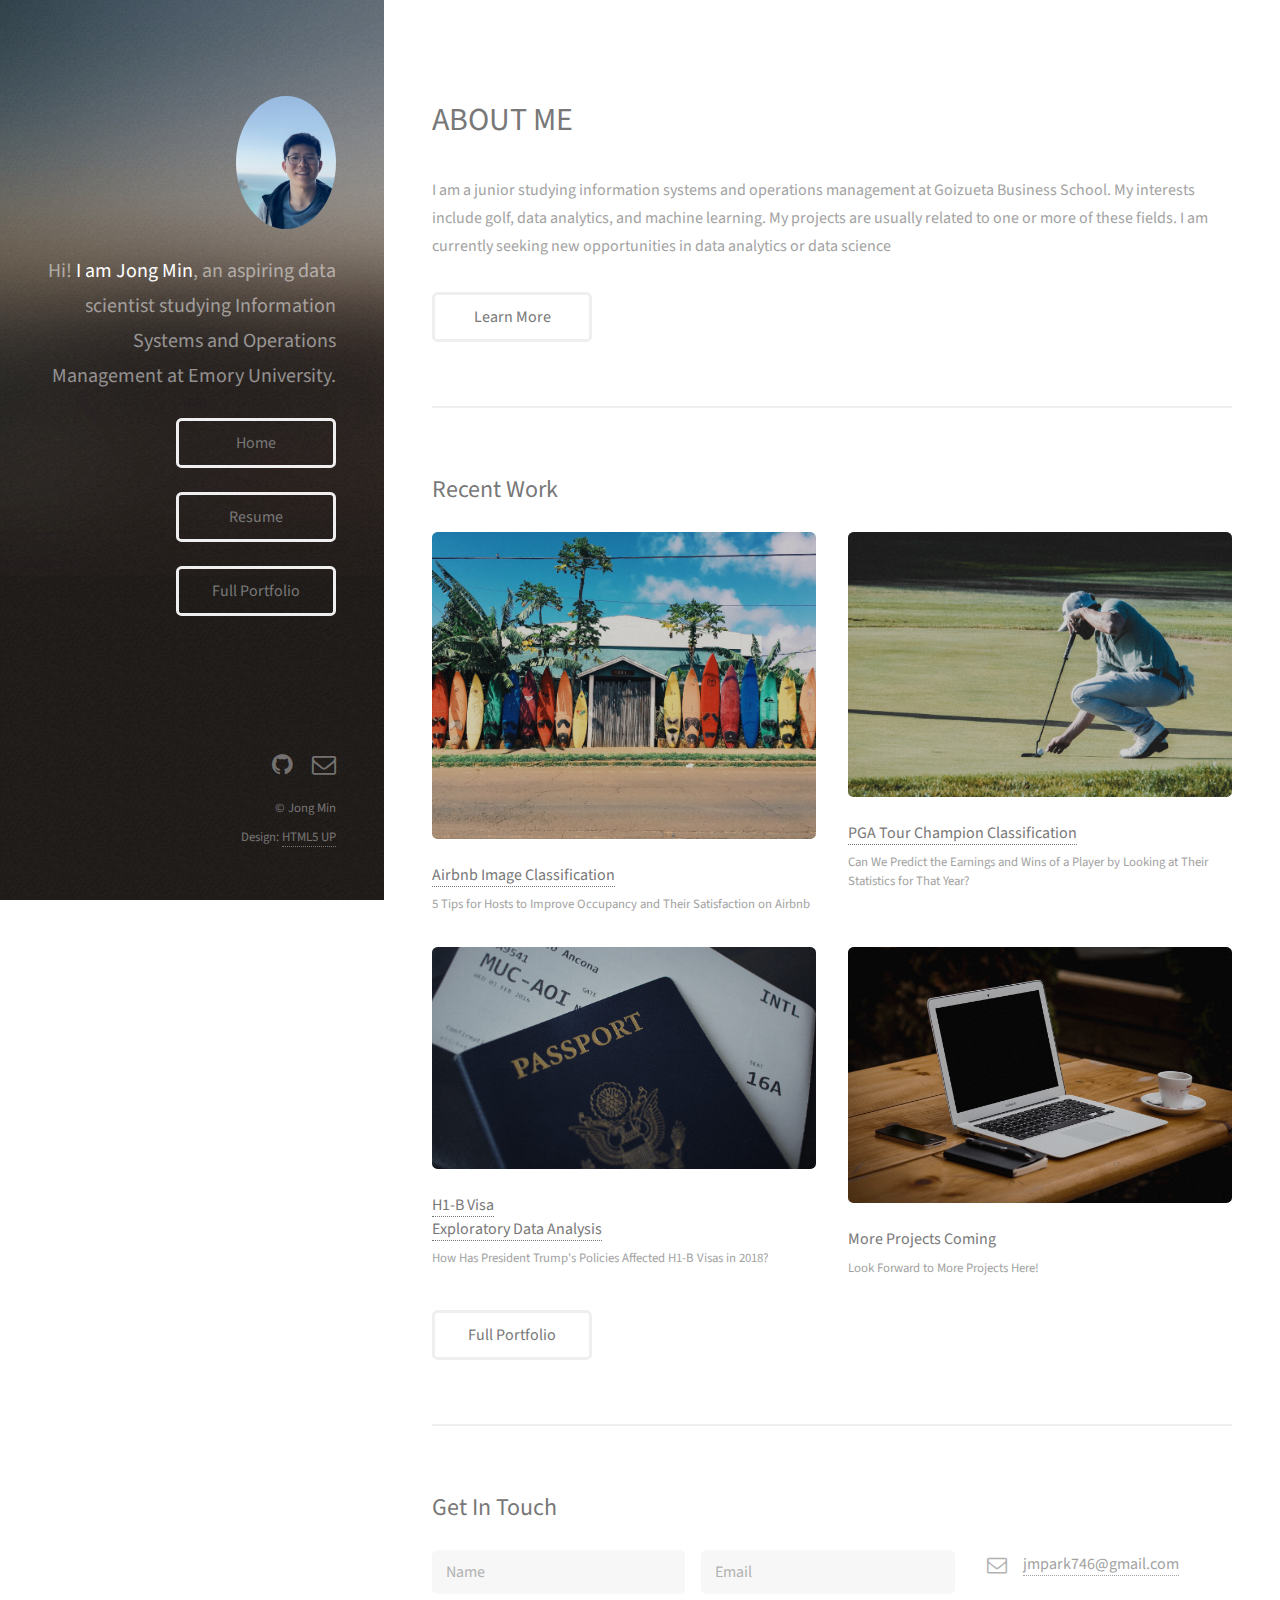
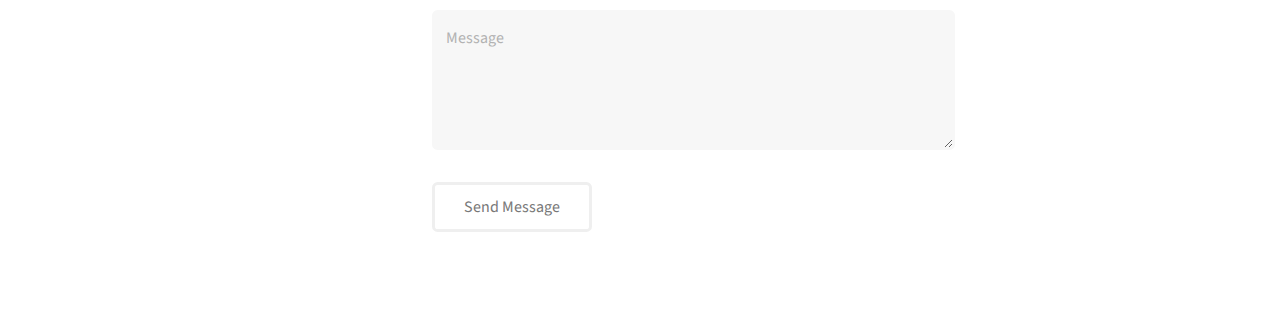
==== commit 09cef314: "Add files via upload" ====
--- a/index.html
+++ b/index.html
@@ -20,6 +20,12 @@
 					data scientist studying Information Systems and 
 					Operations Management at Emory University.<br />
 					</h1>
+				<p> </p>
+					<a href="index.html" class="button">Home</a>
+					<p> </p>
+					<a href="resume.html" class="button">Resume</a>
+					<p> </p>
+					<a href="project.html" class="button">Full Portfolio</a>
 				</div>
 			</header>
 
@@ -43,28 +49,28 @@
 						<h2>Recent Work</h2>
 						<div class="row">
 							<article class="col-6 col-12-xsmall work-item">
-								<a href="images/fulls/01.jpg" class="image fit thumb"><img src="images/hawaii.jpg" alt="" /></a>
-								<h3>Airbnb Image Classification</h3>
+								<a href="images/hawaii.jpg" class="image fit thumb"><img src="images/hawaii.jpg" alt="" /></a>
+								<h3><a href="airbnb.html"><b>Airbnb Image Classification</b></a></h3>
 								<p>5 Tips for Hosts to Improve Occupancy and Their Satisfaction on Airbnb</p>
 							</article>
 							<article class="col-6 col-12-xsmall work-item">
-								<a href="images/fulls/02.jpg" class="image fit thumb"><img src="images/golf.jpg" alt="" /></a>
-								<h3>PGA Tour Champion Classification</h3>
+								<a href="images/golf.jpg" class="image fit thumb"><img src="images/golf.jpg" alt="" /></a>
+								<h3><a href="pga.html">PGA Tour Champion Classification</a></h3>
 								<p>Can We Predict the Earnings and Wins of a Player by Looking at Their Statistics for That Year?</p>
 							</article>
 							<article class="col-6 col-12-xsmall work-item">
-								<a href="images/fulls/03.jpg" class="image fit thumb"><img src="images/passport.jpg" alt="" /></a>
-								<h3>H1-B Visa <br /> Exploratory Data Analysis</h3>
+								<a href="images/passport.jpg" class="image fit thumb"><img src="images/passport.jpg" alt="" /></a>
+								<h3><a href="visa.html">H1-B Visa <br /> Exploratory Data Analysis</a></h3>
 								<p>How Has President Trump's Policies Affected H1-B Visas in 2018?</p>
 							</article>
 							<article class="col-6 col-12-xsmall work-item">
-								<a href="images/fulls/04.jpg" class="image fit thumb"><img src="images/computer.jpg" alt="" /></a>
+								<a href="images/computer.jpg" class="image fit thumb"><img src="images/computer.jpg" alt="" /></a>
 								<h3>More Projects Coming</h3>
 								<p>Look Forward to More Projects Here!</p>
 							</article>
 						</div>
 						<ul class="actions">
-								<li><a href="#" class="button">Full Portfolio</a></li>
+								<li><a href="project.html" class="button">Full Portfolio</a></li>
 						</ul>
 					</section>
 
@@ -418,14 +424,6 @@
 		<!-- Footer -->
 			<footer id="footer">
 				<div class="inner">
-					<p> </p>
-					<p> </p>
-					<p> </p>
-					<a href="#" class="button">Home</a>
-					<p> </p>
-					<a href="#" class="button">Resume</a>
-					<p> </p>
-					<a href="#" class="button">Full Portfolio</a>
 					<ul class="icons">
 						<li><a href="#" class="icon fa-github"><span class="label">Github</span></a></li>
 						<li><a href="#" class="icon fa-envelope-o"><span class="label">Email</span></a></li>
--- a/assets/css/main.css
+++ b/assets/css/main.css
@@ -2045,14 +2045,9 @@
 		}
 
 			.image.thumb:after {
-				-moz-transition: opacity 0.2s ease-in-out;
-				-webkit-transition: opacity 0.2s ease-in-out;
-				-ms-transition: opacity 0.2s ease-in-out;
-				transition: opacity 0.2s ease-in-out;
 				border-radius: 0.35em;
 				border: solid 3px rgba(255, 255, 255, 0.5);
 				color: #fff;
-				content: 'View';
 				display: inline-block;
 				font-size: 0.8em;
 				font-weight: 400;
@@ -2069,12 +2064,12 @@
 			}
 
 			.image.thumb:hover:after {
-				opacity: 1.0;
+				opacity: 0.0;
 			}
 
 			.image.thumb:hover:before {
 				background: url("images/overlay.png"), url("images/overlay.png");
-				opacity: 1.0;
+				opacity: 0.0;
 			}
 
 		.image img {
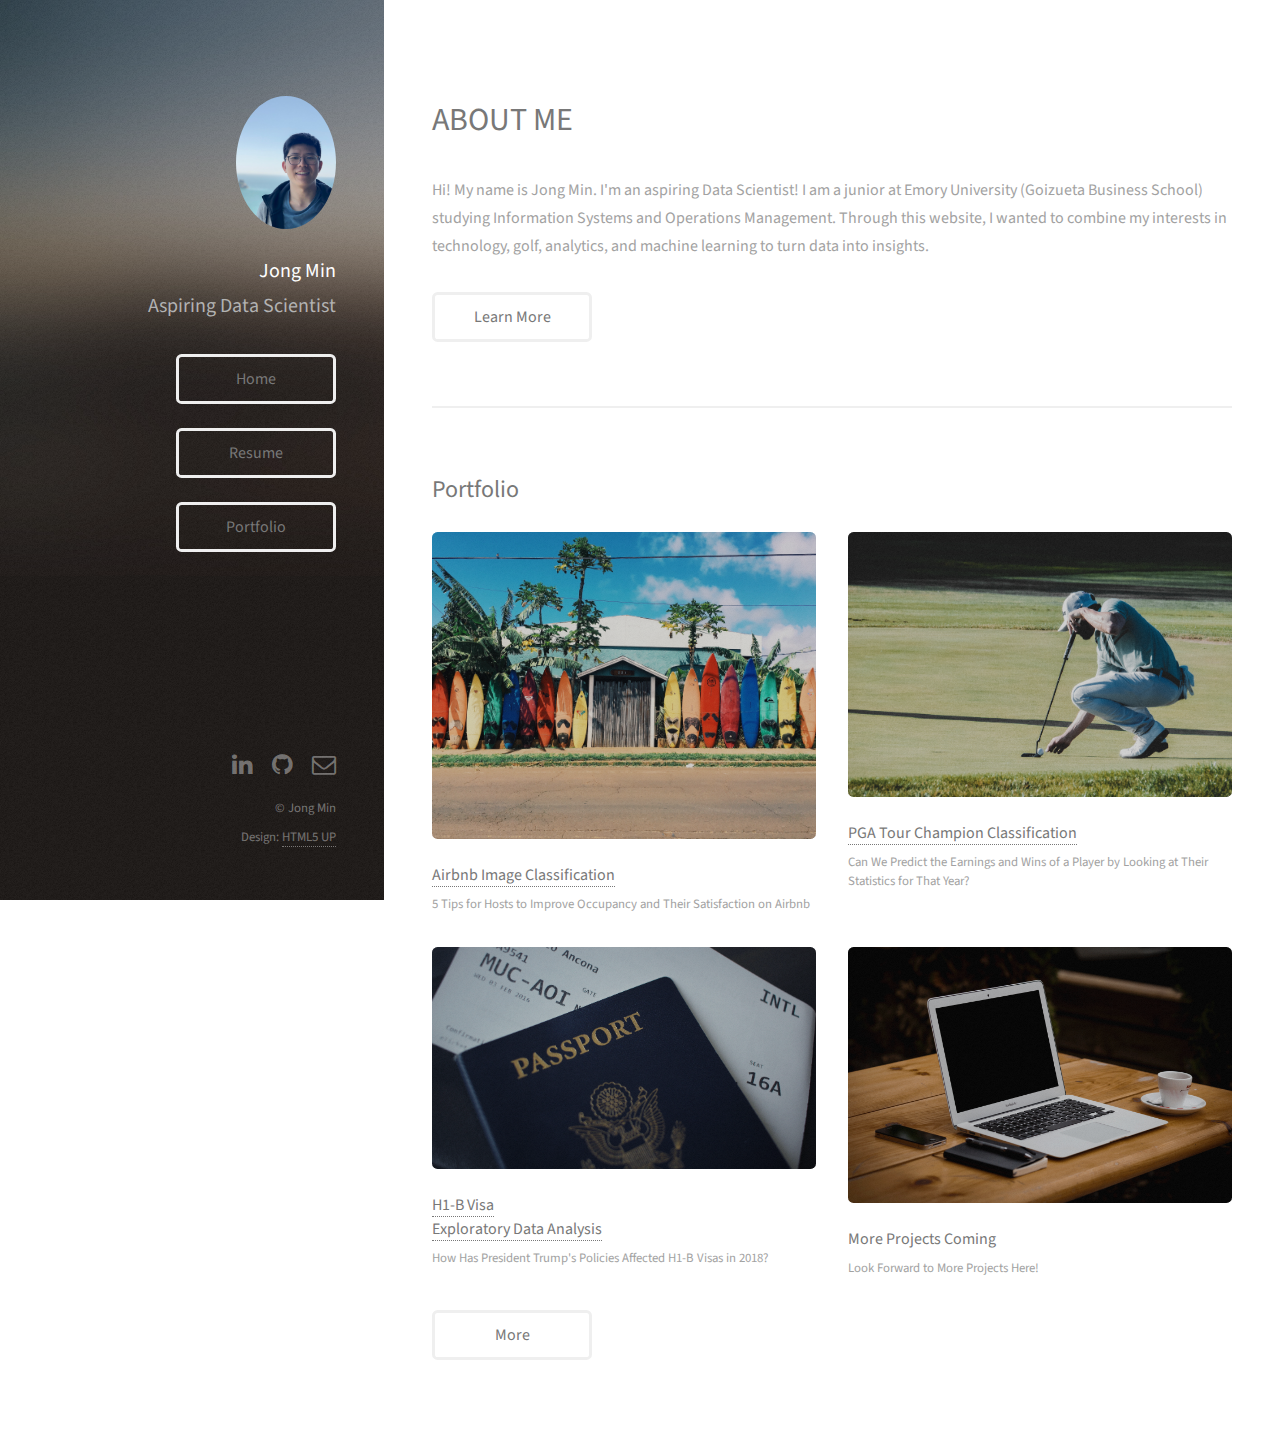
==== commit c9e8967e: "Add files via upload" ====
--- a/index.html
+++ b/index.html
@@ -16,16 +16,15 @@
 			<header id="header">
 				<div class="inner">
 					<a href="#" class="image avatar"><img src="images/me.jpg" alt="" /></a>
-					<h1>Hi! <strong>I am Jong Min</strong>, an aspiring<br />
-					data scientist studying Information Systems and 
-					Operations Management at Emory University.<br />
+					<h1><strong>Jong Min</strong><br />
+						<p>Aspiring Data Scientist</p>
 					</h1>
 				<p> </p>
 					<a href="index.html" class="button">Home</a>
 					<p> </p>
 					<a href="resume.html" class="button">Resume</a>
 					<p> </p>
-					<a href="project.html" class="button">Full Portfolio</a>
+					<a href="project.html" class="button">Portfolio</a>
 				</div>
 			</header>
 
@@ -36,17 +35,18 @@
 						<header class="major">
 							<h2>ABOUT ME</h2>
 						</header>
-						<p>I am a junior studying information systems and operations management at Goizueta Business School. 
-							My interests include golf, data analytics, and machine learning. 
-							My projects are usually related to one or more of these fields. I am currently seeking new opportunities in data analytics or data science </p>
+						<p>Hi! My name is Jong Min. I'm an aspiring
+							Data Scientist! I am a junior at Emory University (Goizueta Business School) studying Information Systems and Operations Management.
+							Through this website, I wanted to combine my interests in technology, golf, analytics, and machine learning to turn data into insights.
+							</p>
 						<ul class="actions">
-							<li><a href="#" class="button">Learn More</a></li>
+							<li><a href="resume.html" class="button">Learn More</a></li>
 						</ul>
 					</section>
 
 				<!-- Two -->
 					<section id="two">
-						<h2>Recent Work</h2>
+						<h2>Portfolio</h2>
 						<div class="row">
 							<article class="col-6 col-12-xsmall work-item">
 								<a href="images/hawaii.jpg" class="image fit thumb"><img src="images/hawaii.jpg" alt="" /></a>
@@ -70,35 +70,8 @@
 							</article>
 						</div>
 						<ul class="actions">
-								<li><a href="project.html" class="button">Full Portfolio</a></li>
+								<li><a href="project.html" class="button">More</a></li>
 						</ul>
-					</section>
-
-				<!-- Three -->
-					<section id="three">
-						<h2>Get In Touch</h2>
-						<div class="row">
-							<div class="col-8 col-12-small">
-								<form method="post" action="#">
-									<div class="row gtr-uniform gtr-50">
-										<div class="col-6 col-12-xsmall"><input type="text" name="name" id="name" placeholder="Name" /></div>
-										<div class="col-6 col-12-xsmall"><input type="email" name="email" id="email" placeholder="Email" /></div>
-										<div class="col-12"><textarea name="message" id="message" placeholder="Message" rows="4"></textarea></div>
-									</div>
-								</form>
-								<ul class="actions">
-									<li><input type="submit" value="Send Message" /></li>
-								</ul>
-							</div>
-							<div class="col-4 col-12-small">
-								<ul class="labeled-icons">
-									<li>
-										<h3 class="icon fa-envelope-o"><span class="label">Email</span></h3>
-										<a href="#">jmpark746@gmail.com</a>
-									</li>
-								</ul>
-							</div>
-						</div>
 					</section>
 
 				<!-- Four -->
@@ -425,8 +398,9 @@
 			<footer id="footer">
 				<div class="inner">
 					<ul class="icons">
-						<li><a href="#" class="icon fa-github"><span class="label">Github</span></a></li>
-						<li><a href="#" class="icon fa-envelope-o"><span class="label">Email</span></a></li>
+						<li><a href="https://www.linkedin.com/in/jongmp/" class="icon alt fa-linkedin"><span class="label">LinkedIn</span></a></li>
+						<li><a href="https://github.com/jongmp" class="icon fa-github"><span class="label">Github</span></a></li>
+						<li><a href="mailto:jmpark746@gmail.com" class="icon fa-envelope-o"><span class="label">Email</span></a></li>
 					</ul>
 					<ul class="copyright">
 						<li>&copy; Jong Min</li>
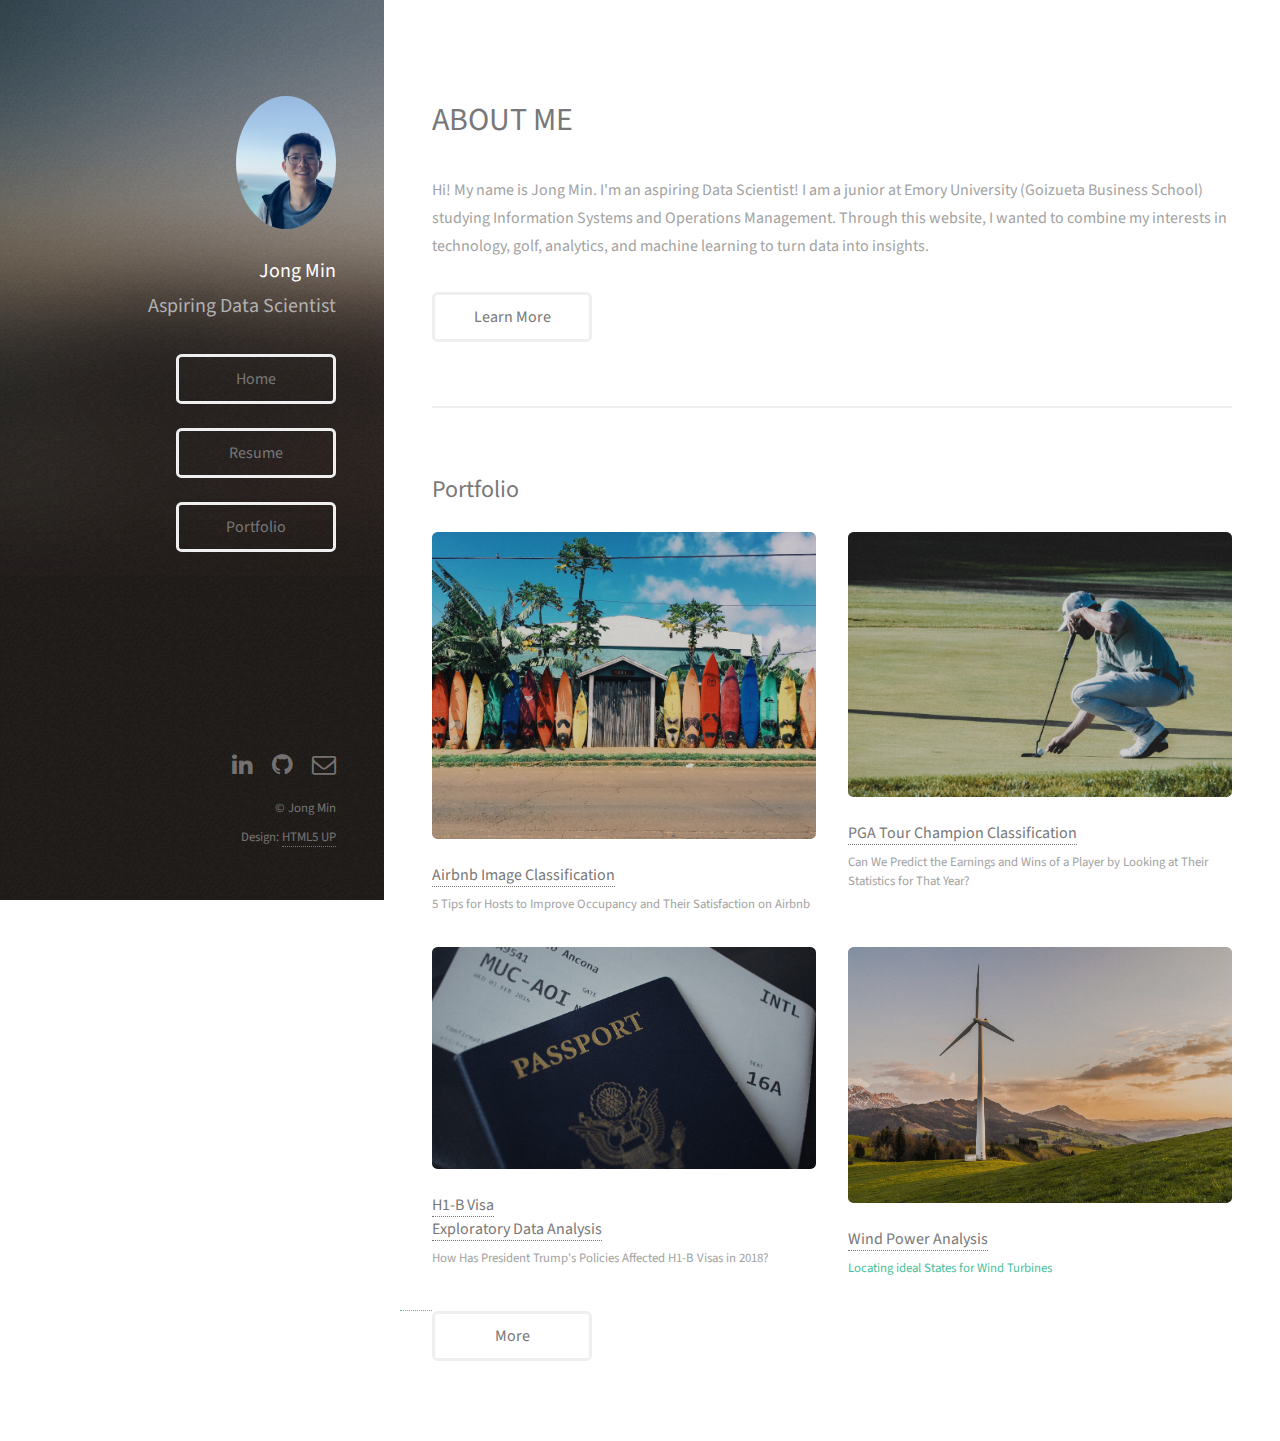
==== commit 8cc41515: "Add files via upload" ====
--- a/index.html
+++ b/index.html
@@ -17,7 +17,7 @@
 				<div class="inner">
 					<a href="#" class="image avatar"><img src="images/me.jpg" alt="" /></a>
 					<h1><strong>Jong Min</strong><br />
-						<p>Aspiring Data Scientist</p>
+						<p>Aspiring Data Scientist </p>
 					</h1>
 				<p> </p>
 					<a href="index.html" class="button">Home</a>
@@ -60,13 +60,13 @@
 							</article>
 							<article class="col-6 col-12-xsmall work-item">
 								<a href="images/passport.jpg" class="image fit thumb"><img src="images/passport.jpg" alt="" /></a>
-								<h3><a href="visa.html">H1-B Visa <br /> Exploratory Data Analysis</a></h3>
+								<h3><a href="https://medium.com/@jmpark746/american-first-how-has-trumps-presidency-affected-h-1b-visas-7041bedbbd79?sk=9bdba35c916de7d3a7a189cd2015ea81">H1-B Visa <br /> Exploratory Data Analysis</a></h3>
 								<p>How Has President Trump's Policies Affected H1-B Visas in 2018?</p>
 							</article>
 							<article class="col-6 col-12-xsmall work-item">
-								<a href="images/computer.jpg" class="image fit thumb"><img src="images/computer.jpg" alt="" /></a>
-								<h3>More Projects Coming</h3>
-								<p>Look Forward to More Projects Here!</p>
+								<a href="images/windturbine.jpg" class="image fit thumb"><img src="images/windturbine.jpg" alt="" /></a>
+								<h3><a href="https://github.com/jongmp/Wind-Power-Analysis">Wind Power Analysis </h3>
+								<p>Locating ideal States for Wind Turbines</p>
 							</article>
 						</div>
 						<ul class="actions">
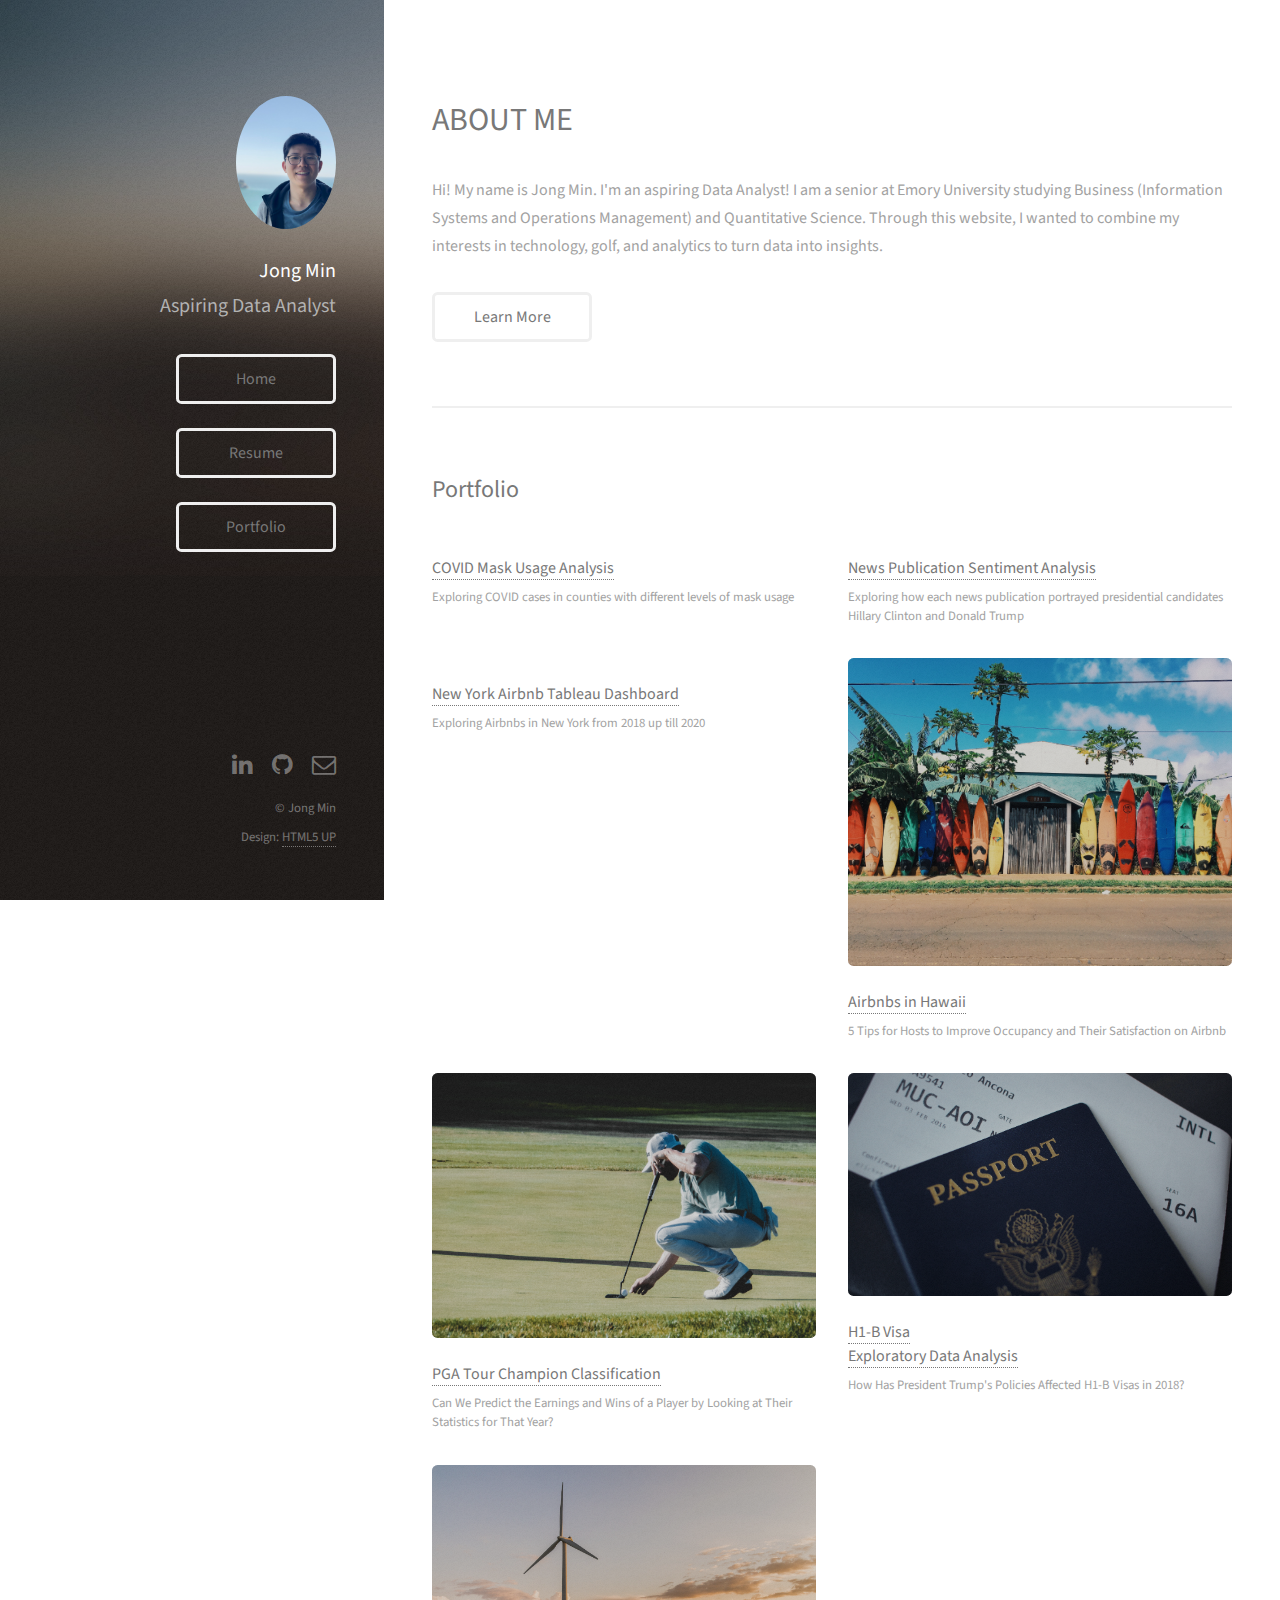
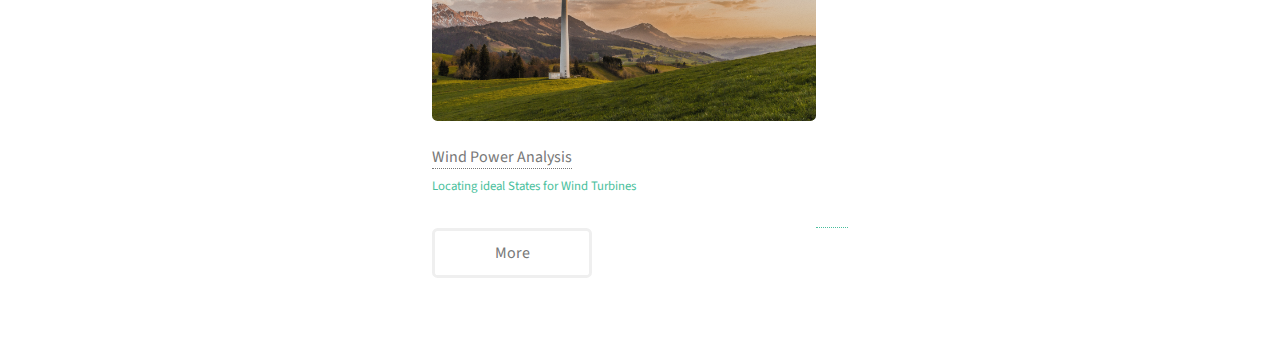
==== commit 6aaa95f2: "Add files via upload" ====
--- a/index.html
+++ b/index.html
@@ -17,7 +17,7 @@
 				<div class="inner">
 					<a href="#" class="image avatar"><img src="images/me.jpg" alt="" /></a>
 					<h1><strong>Jong Min</strong><br />
-						<p>Aspiring Data Scientist </p>
+						<p>Aspiring Data Analyst </p>
 					</h1>
 				<p> </p>
 					<a href="index.html" class="button">Home</a>
@@ -36,8 +36,8 @@
 							<h2>ABOUT ME</h2>
 						</header>
 						<p>Hi! My name is Jong Min. I'm an aspiring
-							Data Scientist! I am a junior at Emory University (Goizueta Business School) studying Information Systems and Operations Management.
-							Through this website, I wanted to combine my interests in technology, golf, analytics, and machine learning to turn data into insights.
+							Data Analyst! I am a senior at Emory University studying Business (Information Systems and Operations Management) and Quantitative Science.
+							Through this website, I wanted to combine my interests in technology, golf, and analytics to turn data into insights.
 							</p>
 						<ul class="actions">
 							<li><a href="resume.html" class="button">Learn More</a></li>
@@ -49,13 +49,28 @@
 						<h2>Portfolio</h2>
 						<div class="row">
 							<article class="col-6 col-12-xsmall work-item">
+								<a href="images/mask.jpg" class="image fit thumb"><img src="images/mask.jpg" alt="" /></a>
+								<h3><a href="https://github.com/jongmp/COVID-Mask-Usage"><b>COVID Mask Usage Analysis</b></a></h3>
+								<p>Exploring COVID cases in counties with different levels of mask usage</p>
+							</article>
+							<article class="col-6 col-12-xsmall work-item">
+								<a href="images/news.jpg" class="image fit thumb"><img src="images/news.jpg" alt="" /></a>
+								<h3><a href="https://github.com/jongmp/News-Publication-Sentiment-Analysis"><b>News Publication Sentiment Analysis</b></a></h3>
+								<p>Exploring how each news publication portrayed presidential candidates Hillary Clinton and Donald Trump</p>
+							</article>
+							<article class="col-6 col-12-xsmall work-item">
+								<a href="images/ny.jpg" class="image fit thumb"><img src="images/ny.jpg" alt="" /></a>
+								<h3><a href="https://public.tableau.com/profile/jong.min.park#!/vizhome/AirbnbNYListing/Dashboard1"><b>New York Airbnb Tableau Dashboard</b></a></h3>
+								<p>Exploring Airbnbs in New York from 2018 up till 2020</p>
+							</article>
+							<article class="col-6 col-12-xsmall work-item">
 								<a href="images/hawaii.jpg" class="image fit thumb"><img src="images/hawaii.jpg" alt="" /></a>
-								<h3><a href="airbnb.html"><b>Airbnb Image Classification</b></a></h3>
+								<h3><a href="https://towardsdatascience.com/how-can-airbnb-hosts-improve-their-experience-on-airbnb-dbc34059ae3c"><b>Airbnbs in Hawaii</b></a></h3>
 								<p>5 Tips for Hosts to Improve Occupancy and Their Satisfaction on Airbnb</p>
 							</article>
 							<article class="col-6 col-12-xsmall work-item">
 								<a href="images/golf.jpg" class="image fit thumb"><img src="images/golf.jpg" alt="" /></a>
-								<h3><a href="pga.html">PGA Tour Champion Classification</a></h3>
+								<h3><a href="https://github.com/jongmp/PGA-Tour">PGA Tour Champion Classification</a></h3>
 								<p>Can We Predict the Earnings and Wins of a Player by Looking at Their Statistics for That Year?</p>
 							</article>
 							<article class="col-6 col-12-xsmall work-item">
